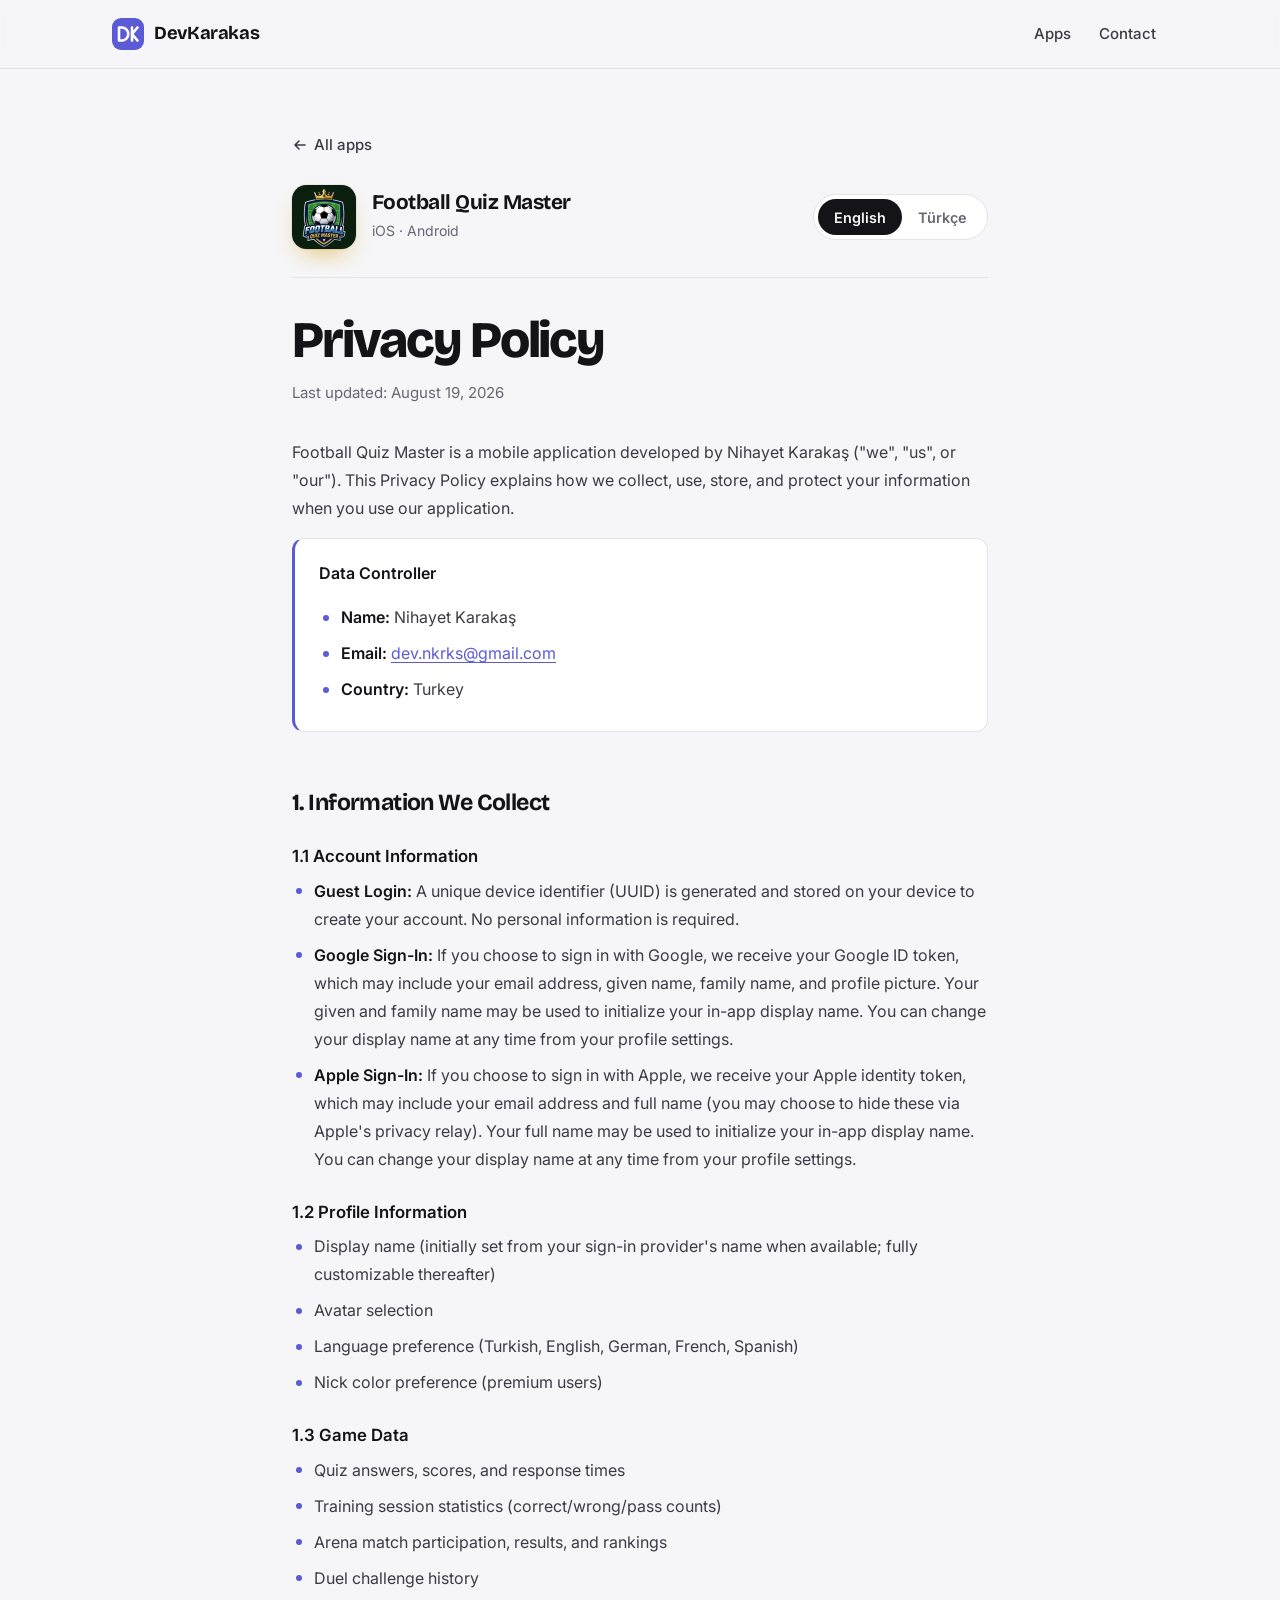
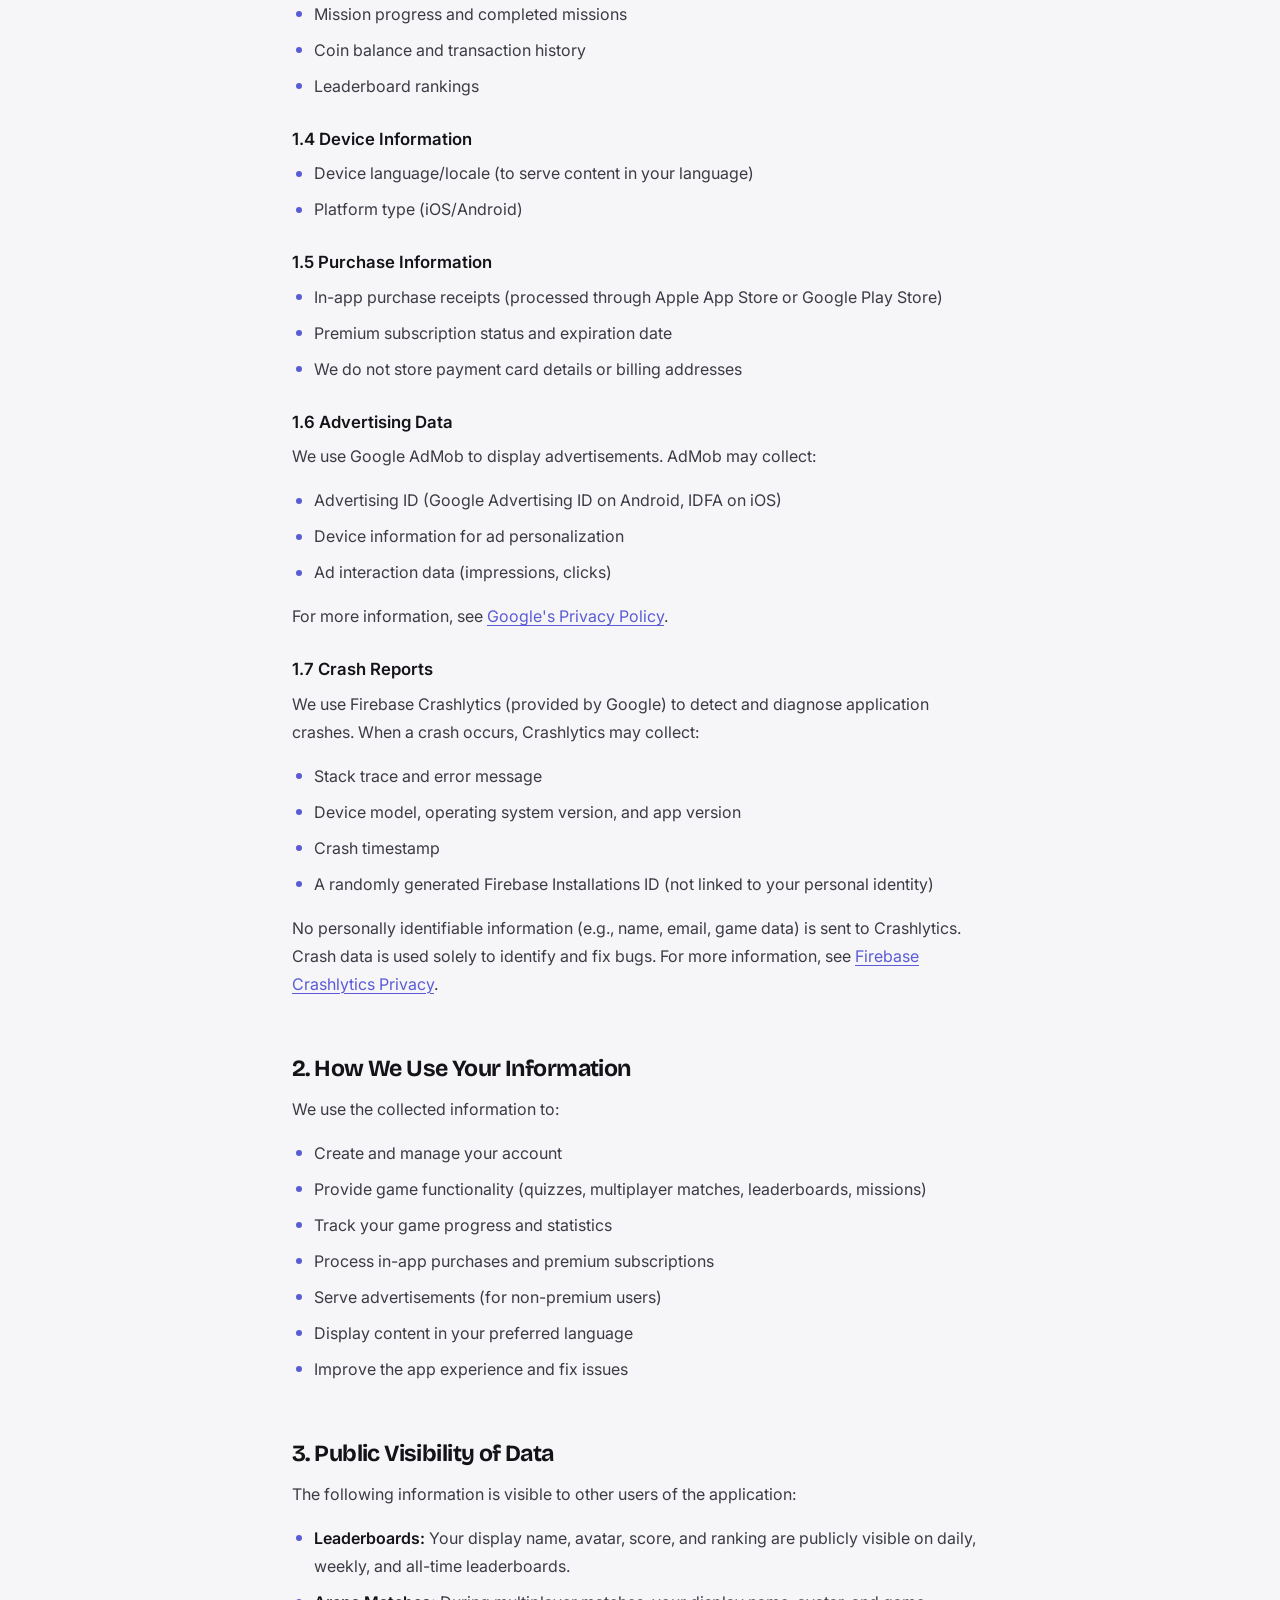
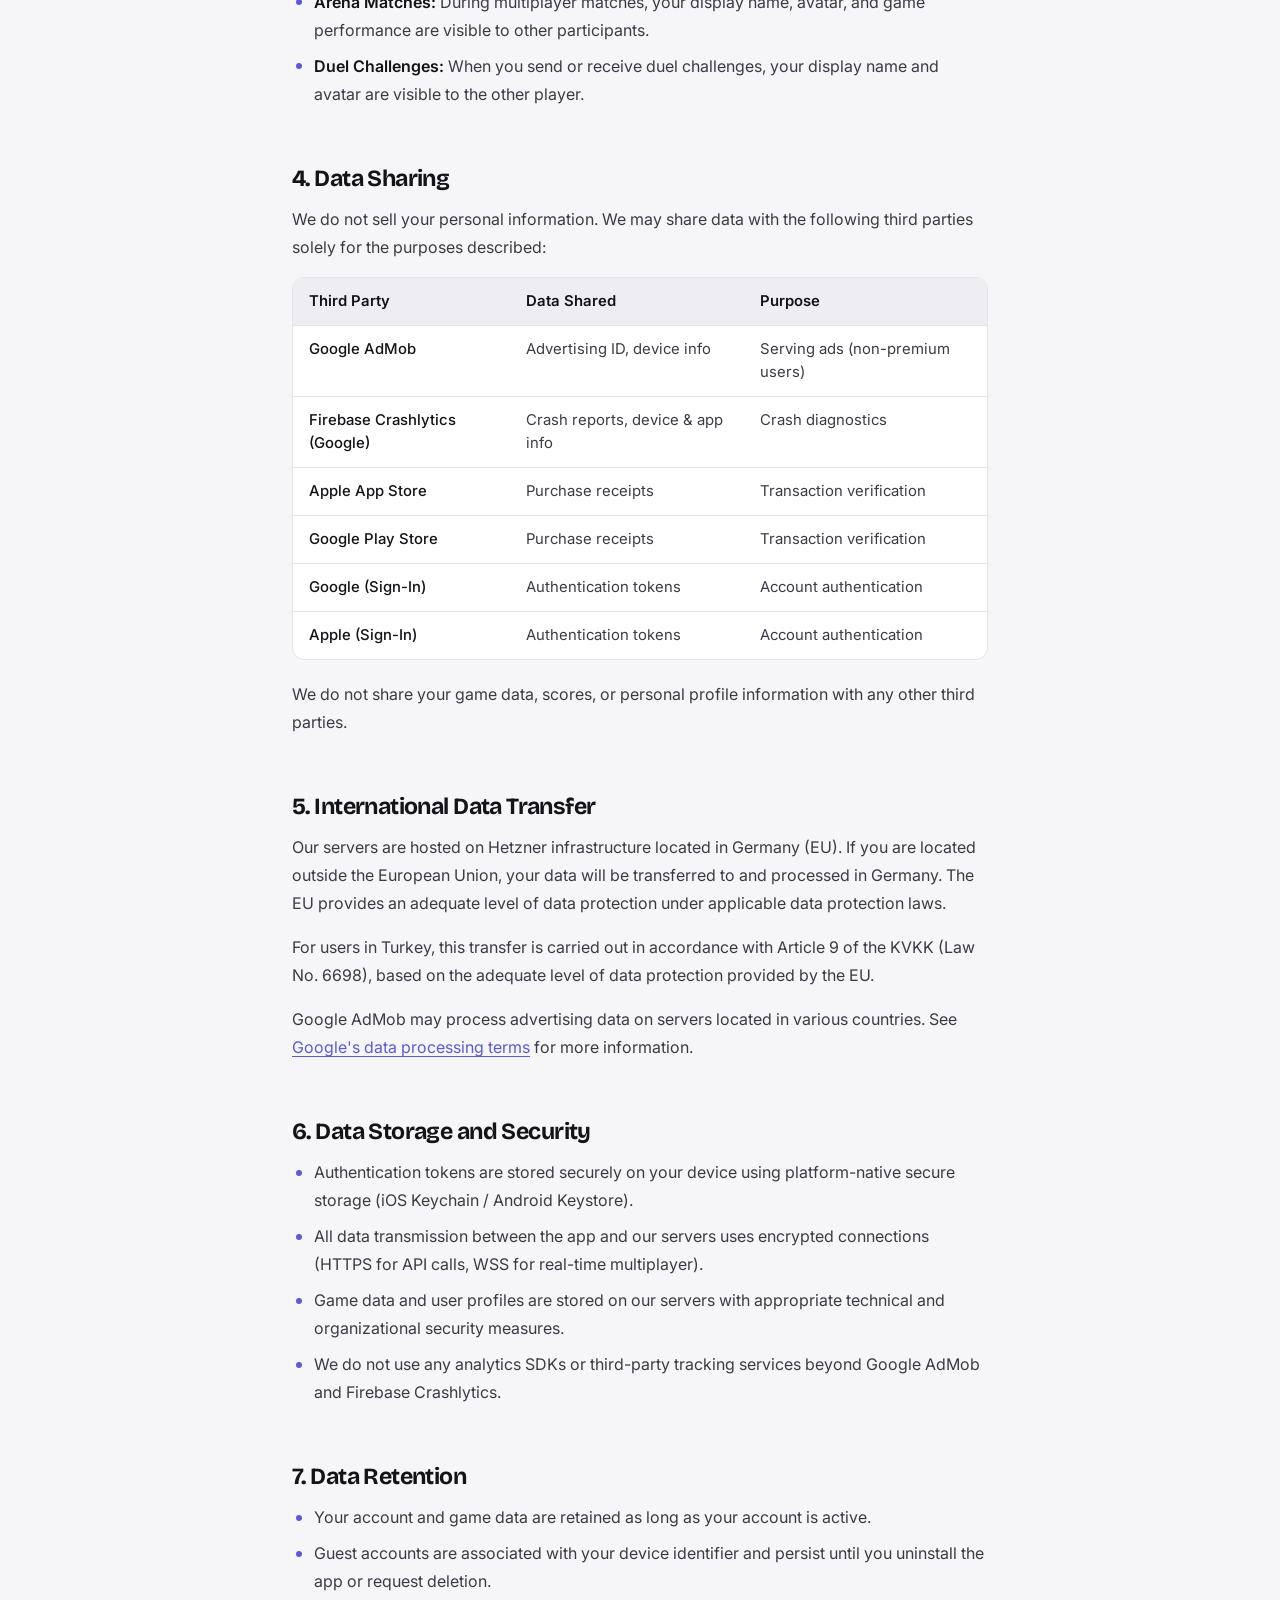
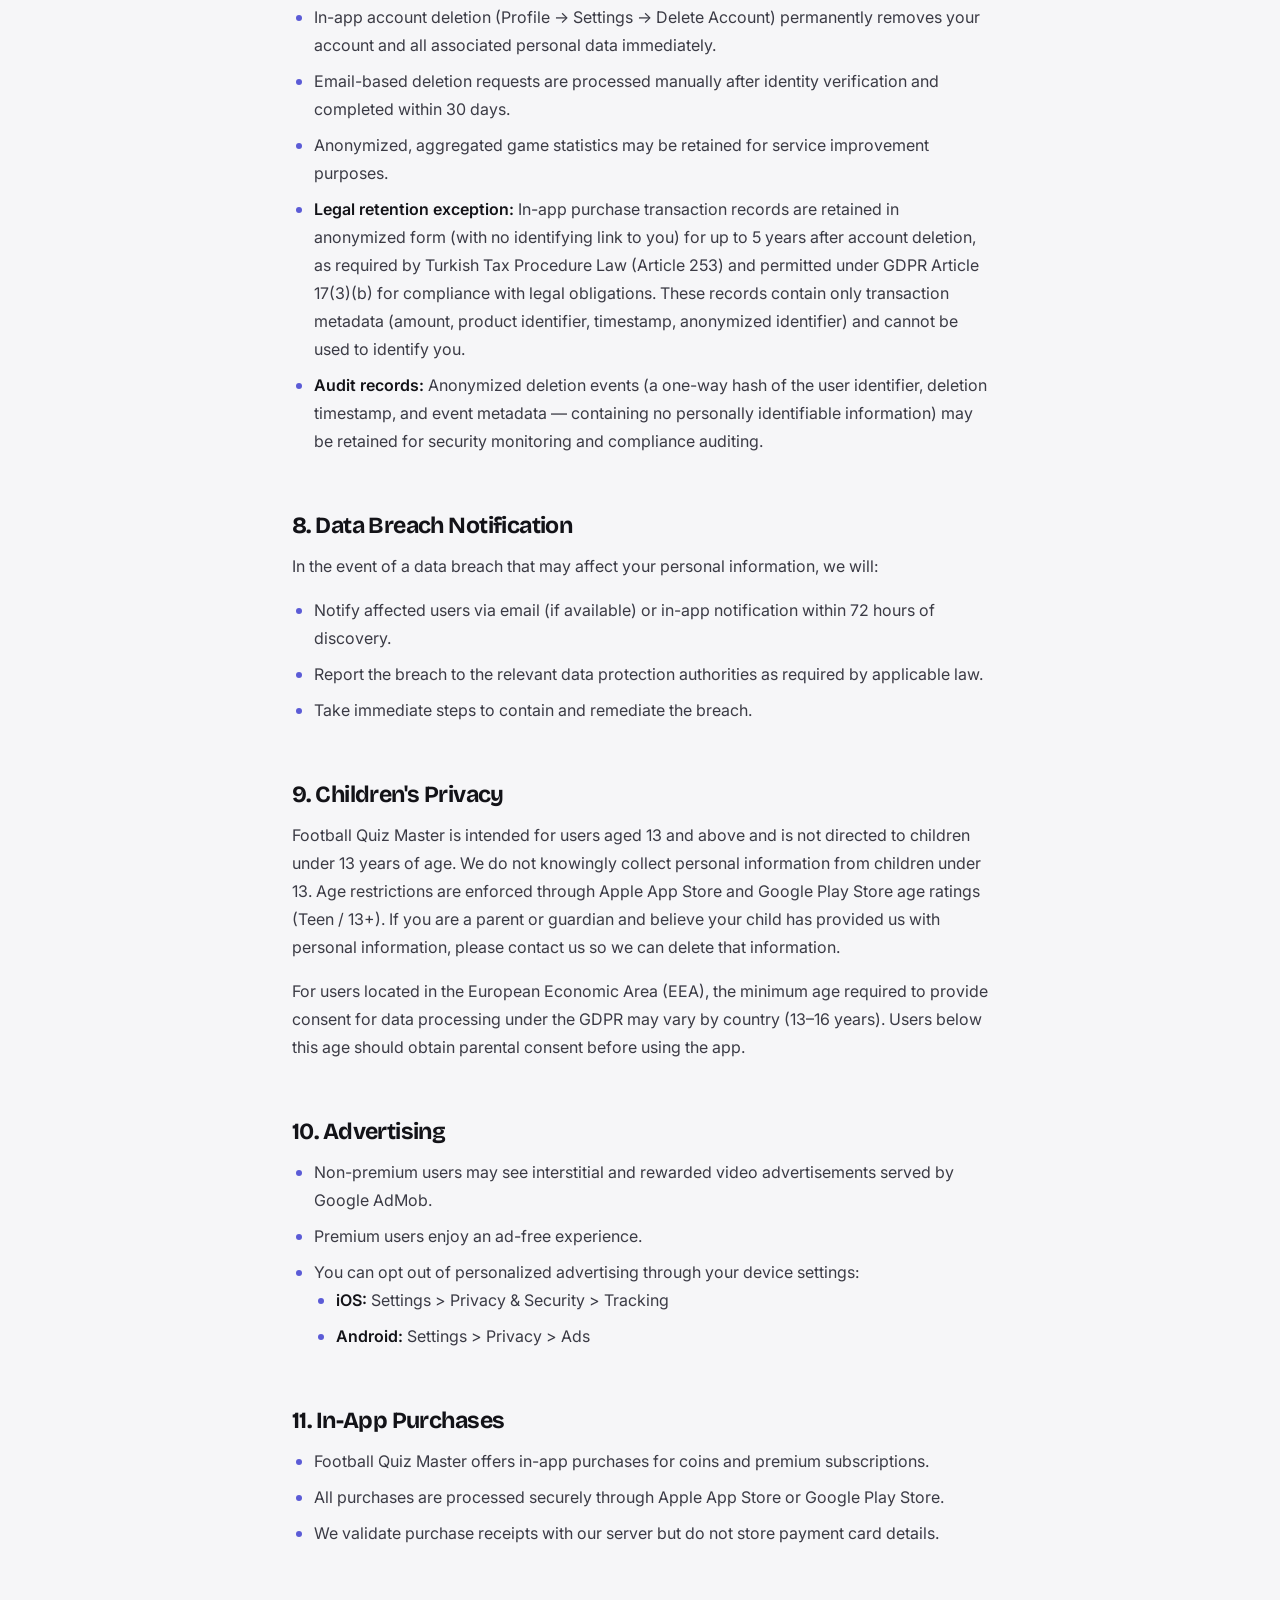
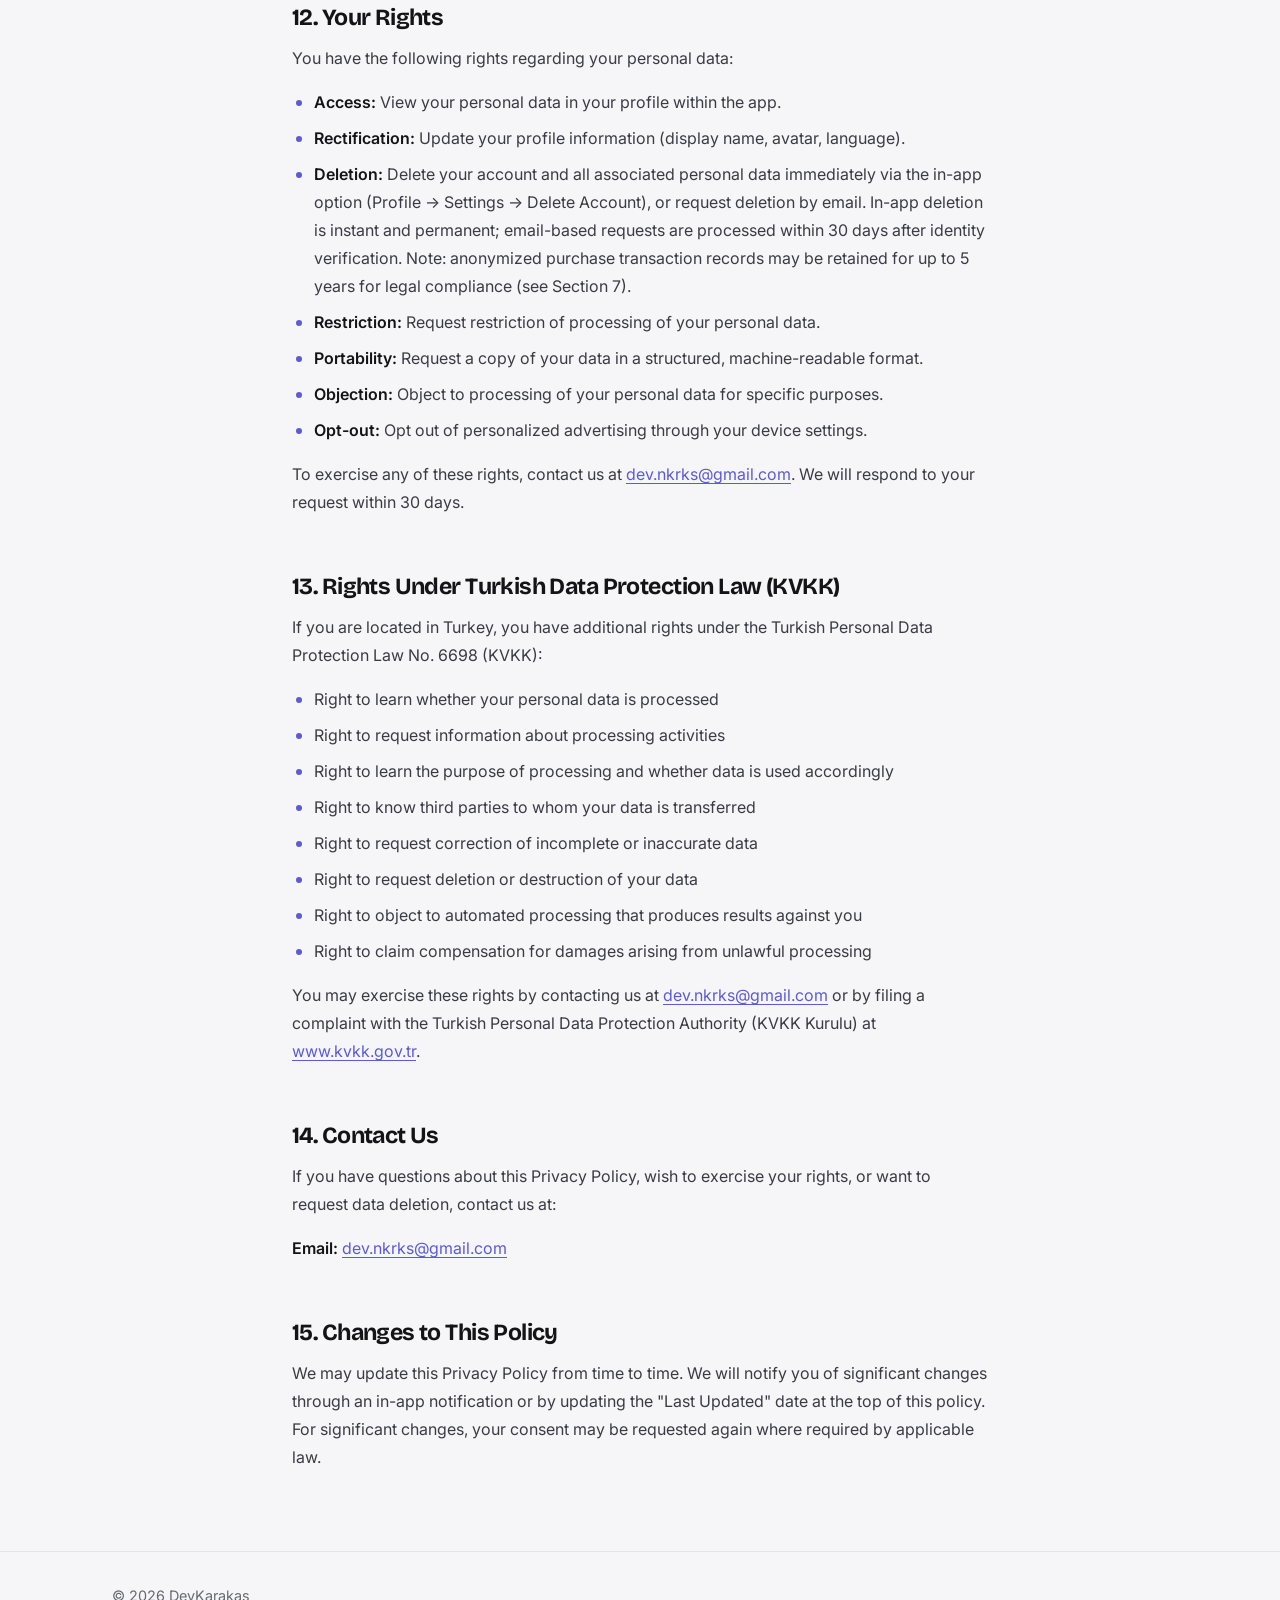
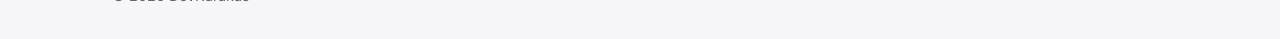
==== apps/football-quiz-master/privacy.html @ fe4c8b12 "feat: add developer site with app listings, privacy policies and account deletion page Co-Authored-B" ====
<!doctype html>
<html lang="en">
<head>
  <meta charset="utf-8">
  <meta name="viewport" content="width=device-width, initial-scale=1">
  <title>Privacy Policy — Football Quiz Master</title>
  <meta name="description" content="Privacy Policy for Football Quiz Master by DevKarakas: what data the app collects, how it is used, and your rights. Available in English and Turkish.">
  <meta name="theme-color" content="#f6f6f8" media="(prefers-color-scheme: light)">
  <meta name="theme-color" content="#0b0b0f" media="(prefers-color-scheme: dark)">
  <link rel="canonical" href="https://devkarakas.github.io/apps/football-quiz-master/privacy.html">
  <link rel="icon" href="../../assets/favicon.svg" type="image/svg+xml">
  <link rel="preconnect" href="https://fonts.googleapis.com">
  <link rel="preconnect" href="https://fonts.gstatic.com" crossorigin>
  <link rel="stylesheet" href="https://fonts.googleapis.com/css2?family=Bricolage+Grotesque:opsz,wght@12..96,600..800&family=Inter:wght@400;500;600&display=swap">
  <link rel="stylesheet" href="../../assets/styles.css">
  <script src="../../assets/policy.js" defer></script>
</head>
<body>
  <a class="skip-link" href="#policy">Skip to policy</a>

  <header class="site-header">
    <div class="container site-header__inner">
      <a class="brand" href="../../" aria-label="DevKarakas home">
        <img class="brand__mark" src="../../assets/favicon.svg" alt="" width="32" height="32">
        DevKarakas
      </a>
      <nav class="site-nav" aria-label="Main">
        <a href="../../#apps">Apps</a>
        <a href="../../#contact">Contact</a>
      </nav>
    </div>
  </header>

  <main class="policy" id="policy">
    <div class="container policy__inner">
      <a class="text-link back-link" href="../../#apps">
        <svg viewBox="0 0 16 16" fill="none" stroke="currentColor" stroke-width="1.6" stroke-linecap="round" stroke-linejoin="round" aria-hidden="true"><path d="M3 8h10M9 4l4 4-4 4"/></svg>
        All apps
      </a>

      <div class="policy-head" style="--tint: #d9a520">
        <div class="policy-head__app">
          <img class="app-icon" src="../../assets/icons/football-quiz-master.jpg" alt="" width="64" height="64">
          <div>
            <p class="policy-head__name">Football Quiz Master</p>
            <p class="policy-head__stores">iOS · Android</p>
          </div>
        </div>
        <div class="lang-switch" role="group" aria-label="Language">
          <button type="button" data-lang="en" aria-pressed="true" lang="en">English</button>
          <button type="button" data-lang="tr" aria-pressed="false" lang="tr">Türkçe</button>
        </div>
      </div>

      <!-- ============================== ENGLISH ============================== -->
      <article class="prose" data-lang="en" lang="en">
        <h1>Privacy Policy</h1>
        <p class="policy-date">Last updated: August 19, 2026</p>

        <p>Football Quiz Master is a mobile application developed by Nihayet Karakaş ("we", "us", or "our"). This Privacy Policy explains how we collect, use, store, and protect your information when you use our application.</p>

        <div class="callout">
          <p class="callout__title">Data Controller</p>
          <ul>
            <li><strong>Name:</strong> Nihayet Karakaş</li>
            <li><strong>Email:</strong> <a href="mailto:dev.nkrks@gmail.com">dev.nkrks@gmail.com</a></li>
            <li><strong>Country:</strong> Turkey</li>
          </ul>
        </div>

        <h2 id="en-collect">1. Information We Collect</h2>

        <h3>1.1 Account Information</h3>
        <ul>
          <li><strong>Guest Login:</strong> A unique device identifier (UUID) is generated and stored on your device to create your account. No personal information is required.</li>
          <li><strong>Google Sign-In:</strong> If you choose to sign in with Google, we receive your Google ID token, which may include your email address, given name, family name, and profile picture. Your given and family name may be used to initialize your in-app display name. You can change your display name at any time from your profile settings.</li>
          <li><strong>Apple Sign-In:</strong> If you choose to sign in with Apple, we receive your Apple identity token, which may include your email address and full name (you may choose to hide these via Apple's privacy relay). Your full name may be used to initialize your in-app display name. You can change your display name at any time from your profile settings.</li>
        </ul>

        <h3>1.2 Profile Information</h3>
        <ul>
          <li>Display name (initially set from your sign-in provider's name when available; fully customizable thereafter)</li>
          <li>Avatar selection</li>
          <li>Language preference (Turkish, English, German, French, Spanish)</li>
          <li>Nick color preference (premium users)</li>
        </ul>

        <h3>1.3 Game Data</h3>
        <ul>
          <li>Quiz answers, scores, and response times</li>
          <li>Training session statistics (correct/wrong/pass counts)</li>
          <li>Arena match participation, results, and rankings</li>
          <li>Duel challenge history</li>
          <li>Mission progress and completed missions</li>
          <li>Coin balance and transaction history</li>
          <li>Leaderboard rankings</li>
        </ul>

        <h3>1.4 Device Information</h3>
        <ul>
          <li>Device language/locale (to serve content in your language)</li>
          <li>Platform type (iOS/Android)</li>
        </ul>

        <h3>1.5 Purchase Information</h3>
        <ul>
          <li>In-app purchase receipts (processed through Apple App Store or Google Play Store)</li>
          <li>Premium subscription status and expiration date</li>
          <li>We do not store payment card details or billing addresses</li>
        </ul>

        <h3>1.6 Advertising Data</h3>
        <p>We use Google AdMob to display advertisements. AdMob may collect:</p>
        <ul>
          <li>Advertising ID (Google Advertising ID on Android, IDFA on iOS)</li>
          <li>Device information for ad personalization</li>
          <li>Ad interaction data (impressions, clicks)</li>
        </ul>
        <p>For more information, see <a href="https://policies.google.com/privacy" target="_blank" rel="noopener">Google's Privacy Policy</a>.</p>

        <h3>1.7 Crash Reports</h3>
        <p>We use Firebase Crashlytics (provided by Google) to detect and diagnose application crashes. When a crash occurs, Crashlytics may collect:</p>
        <ul>
          <li>Stack trace and error message</li>
          <li>Device model, operating system version, and app version</li>
          <li>Crash timestamp</li>
          <li>A randomly generated Firebase Installations ID (not linked to your personal identity)</li>
        </ul>
        <p>No personally identifiable information (e.g., name, email, game data) is sent to Crashlytics. Crash data is used solely to identify and fix bugs. For more information, see <a href="https://firebase.google.com/support/privacy" target="_blank" rel="noopener">Firebase Crashlytics Privacy</a>.</p>

        <h2 id="en-use">2. How We Use Your Information</h2>
        <p>We use the collected information to:</p>
        <ul>
          <li>Create and manage your account</li>
          <li>Provide game functionality (quizzes, multiplayer matches, leaderboards, missions)</li>
          <li>Track your game progress and statistics</li>
          <li>Process in-app purchases and premium subscriptions</li>
          <li>Serve advertisements (for non-premium users)</li>
          <li>Display content in your preferred language</li>
          <li>Improve the app experience and fix issues</li>
        </ul>

        <h2 id="en-visibility">3. Public Visibility of Data</h2>
        <p>The following information is visible to other users of the application:</p>
        <ul>
          <li><strong>Leaderboards:</strong> Your display name, avatar, score, and ranking are publicly visible on daily, weekly, and all-time leaderboards.</li>
          <li><strong>Arena Matches:</strong> During multiplayer matches, your display name, avatar, and game performance are visible to other participants.</li>
          <li><strong>Duel Challenges:</strong> When you send or receive duel challenges, your display name and avatar are visible to the other player.</li>
        </ul>

        <h2 id="en-sharing">4. Data Sharing</h2>
        <p>We do not sell your personal information. We may share data with the following third parties solely for the purposes described:</p>
        <div class="table-wrap">
          <table>
            <thead>
              <tr><th scope="col">Third Party</th><th scope="col">Data Shared</th><th scope="col">Purpose</th></tr>
            </thead>
            <tbody>
              <tr><td>Google AdMob</td><td>Advertising ID, device info</td><td>Serving ads (non-premium users)</td></tr>
              <tr><td>Firebase Crashlytics (Google)</td><td>Crash reports, device &amp; app info</td><td>Crash diagnostics</td></tr>
              <tr><td>Apple App Store</td><td>Purchase receipts</td><td>Transaction verification</td></tr>
              <tr><td>Google Play Store</td><td>Purchase receipts</td><td>Transaction verification</td></tr>
              <tr><td>Google (Sign-In)</td><td>Authentication tokens</td><td>Account authentication</td></tr>
              <tr><td>Apple (Sign-In)</td><td>Authentication tokens</td><td>Account authentication</td></tr>
            </tbody>
          </table>
        </div>
        <p>We do not share your game data, scores, or personal profile information with any other third parties.</p>

        <h2 id="en-transfer">5. International Data Transfer</h2>
        <p>Our servers are hosted on Hetzner infrastructure located in Germany (EU). If you are located outside the European Union, your data will be transferred to and processed in Germany. The EU provides an adequate level of data protection under applicable data protection laws.</p>
        <p>For users in Turkey, this transfer is carried out in accordance with Article 9 of the KVKK (Law No. 6698), based on the adequate level of data protection provided by the EU.</p>
        <p>Google AdMob may process advertising data on servers located in various countries. See <a href="https://privacy.google.com/businesses/processorterms/" target="_blank" rel="noopener">Google's data processing terms</a> for more information.</p>

        <h2 id="en-security">6. Data Storage and Security</h2>
        <ul>
          <li>Authentication tokens are stored securely on your device using platform-native secure storage (iOS Keychain / Android Keystore).</li>
          <li>All data transmission between the app and our servers uses encrypted connections (HTTPS for API calls, WSS for real-time multiplayer).</li>
          <li>Game data and user profiles are stored on our servers with appropriate technical and organizational security measures.</li>
          <li>We do not use any analytics SDKs or third-party tracking services beyond Google AdMob and Firebase Crashlytics.</li>
        </ul>

        <h2 id="en-retention">7. Data Retention</h2>
        <ul>
          <li>Your account and game data are retained as long as your account is active.</li>
          <li>Guest accounts are associated with your device identifier and persist until you uninstall the app or request deletion.</li>
          <li>In-app account deletion (Profile → Settings → Delete Account) permanently removes your account and all associated personal data immediately.</li>
          <li>Email-based deletion requests are processed manually after identity verification and completed within 30 days.</li>
          <li>Anonymized, aggregated game statistics may be retained for service improvement purposes.</li>
          <li><strong>Legal retention exception:</strong> In-app purchase transaction records are retained in anonymized form (with no identifying link to you) for up to 5 years after account deletion, as required by Turkish Tax Procedure Law (Article 253) and permitted under GDPR Article 17(3)(b) for compliance with legal obligations. These records contain only transaction metadata (amount, product identifier, timestamp, anonymized identifier) and cannot be used to identify you.</li>
          <li><strong>Audit records:</strong> Anonymized deletion events (a one-way hash of the user identifier, deletion timestamp, and event metadata — containing no personally identifiable information) may be retained for security monitoring and compliance auditing.</li>
        </ul>

        <h2 id="en-breach">8. Data Breach Notification</h2>
        <p>In the event of a data breach that may affect your personal information, we will:</p>
        <ul>
          <li>Notify affected users via email (if available) or in-app notification within 72 hours of discovery.</li>
          <li>Report the breach to the relevant data protection authorities as required by applicable law.</li>
          <li>Take immediate steps to contain and remediate the breach.</li>
        </ul>

        <h2 id="en-children">9. Children's Privacy</h2>
        <p>Football Quiz Master is intended for users aged 13 and above and is not directed to children under 13 years of age. We do not knowingly collect personal information from children under 13. Age restrictions are enforced through Apple App Store and Google Play Store age ratings (Teen / 13+). If you are a parent or guardian and believe your child has provided us with personal information, please contact us so we can delete that information.</p>
        <p>For users located in the European Economic Area (EEA), the minimum age required to provide consent for data processing under the GDPR may vary by country (13–16 years). Users below this age should obtain parental consent before using the app.</p>

        <h2 id="en-ads">10. Advertising</h2>
        <ul>
          <li>Non-premium users may see interstitial and rewarded video advertisements served by Google AdMob.</li>
          <li>Premium users enjoy an ad-free experience.</li>
          <li>You can opt out of personalized advertising through your device settings:
            <ul>
              <li><strong>iOS:</strong> Settings &gt; Privacy &amp; Security &gt; Tracking</li>
              <li><strong>Android:</strong> Settings &gt; Privacy &gt; Ads</li>
            </ul>
          </li>
        </ul>

        <h2 id="en-iap">11. In-App Purchases</h2>
        <ul>
          <li>Football Quiz Master offers in-app purchases for coins and premium subscriptions.</li>
          <li>All purchases are processed securely through Apple App Store or Google Play Store.</li>
          <li>We validate purchase receipts with our server but do not store payment card details.</li>
        </ul>

        <h2 id="en-rights">12. Your Rights</h2>
        <p>You have the following rights regarding your personal data:</p>
        <ul>
          <li><strong>Access:</strong> View your personal data in your profile within the app.</li>
          <li><strong>Rectification:</strong> Update your profile information (display name, avatar, language).</li>
          <li><strong>Deletion:</strong> Delete your account and all associated personal data immediately via the in-app option (Profile → Settings → Delete Account), or request deletion by email. In-app deletion is instant and permanent; email-based requests are processed within 30 days after identity verification. Note: anonymized purchase transaction records may be retained for up to 5 years for legal compliance (see Section 7).</li>
          <li><strong>Restriction:</strong> Request restriction of processing of your personal data.</li>
          <li><strong>Portability:</strong> Request a copy of your data in a structured, machine-readable format.</li>
          <li><strong>Objection:</strong> Object to processing of your personal data for specific purposes.</li>
          <li><strong>Opt-out:</strong> Opt out of personalized advertising through your device settings.</li>
        </ul>
        <p>To exercise any of these rights, contact us at <a href="mailto:dev.nkrks@gmail.com">dev.nkrks@gmail.com</a>. We will respond to your request within 30 days.</p>

        <h2 id="en-kvkk">13. Rights Under Turkish Data Protection Law (KVKK)</h2>
        <p>If you are located in Turkey, you have additional rights under the Turkish Personal Data Protection Law No. 6698 (KVKK):</p>
        <ul>
          <li>Right to learn whether your personal data is processed</li>
          <li>Right to request information about processing activities</li>
          <li>Right to learn the purpose of processing and whether data is used accordingly</li>
          <li>Right to know third parties to whom your data is transferred</li>
          <li>Right to request correction of incomplete or inaccurate data</li>
          <li>Right to request deletion or destruction of your data</li>
          <li>Right to object to automated processing that produces results against you</li>
          <li>Right to claim compensation for damages arising from unlawful processing</li>
        </ul>
        <p>You may exercise these rights by contacting us at <a href="mailto:dev.nkrks@gmail.com">dev.nkrks@gmail.com</a> or by filing a complaint with the Turkish Personal Data Protection Authority (KVKK Kurulu) at <a href="https://www.kvkk.gov.tr" target="_blank" rel="noopener">www.kvkk.gov.tr</a>.</p>

        <h2 id="en-contact">14. Contact Us</h2>
        <p>If you have questions about this Privacy Policy, wish to exercise your rights, or want to request data deletion, contact us at:</p>
        <p><strong>Email:</strong> <a href="mailto:dev.nkrks@gmail.com">dev.nkrks@gmail.com</a></p>

        <h2 id="en-changes">15. Changes to This Policy</h2>
        <p>We may update this Privacy Policy from time to time. We will notify you of significant changes through an in-app notification or by updating the "Last Updated" date at the top of this policy. For significant changes, your consent may be requested again where required by applicable law.</p>
      </article>

      <!-- ============================== TÜRKÇE ============================== -->
      <article class="prose" data-lang="tr" lang="tr" hidden>
        <h1>Gizlilik Politikası</h1>
        <p class="policy-date">Son Güncelleme: 19 Ağustos 2026</p>

        <p>Football Quiz Master, Nihayet Karakaş ("biz") tarafından geliştirilen bir mobil uygulamadır. Bu politika; bilgilerinizi nasıl topladığımızı, kullandığımızı, sakladığımızı ve koruduğumuzu açıklar.</p>

        <div class="callout">
          <p class="callout__title">Veri Sorumlusu</p>
          <ul>
            <li><strong>Ad Soyad:</strong> Nihayet Karakaş</li>
            <li><strong>E-posta:</strong> <a href="mailto:dev.nkrks@gmail.com">dev.nkrks@gmail.com</a></li>
            <li><strong>Ülke:</strong> Türkiye</li>
          </ul>
        </div>

        <h2 id="tr-collect">1. Topladığımız Bilgiler</h2>

        <h3>1.1 Hesap Bilgileri</h3>
        <ul>
          <li><strong>Misafir Giriş:</strong> Hesabınızı oluşturmak için cihazınızda benzersiz bir cihaz kimlik numarası (UUID) oluşturulur ve saklanır. Kişisel bilgi gerekmez.</li>
          <li><strong>Google ile Giriş:</strong> Google ile giriş yapmayı seçerseniz, e-posta adresinizi, ad ve soyadınızı ve profil resminizi içerebilen Google kimlik tokenınızı alırız. Ad ve soyadınız, uygulamadaki görüntülenen adınızı oluşturmak için kullanılabilir. Görüntülenen adınızı profil ayarlarınızdan istediğiniz zaman değiştirebilirsiniz.</li>
          <li><strong>Apple ile Giriş:</strong> Apple ile giriş yapmayı seçerseniz, e-posta adresinizi ve tam adınızı içerebilen Apple kimlik tokenınızı alırız (Apple'ın gizlilik aktarımı aracılığıyla bunları gizlemeyi seçebilirsiniz). Tam adınız, uygulamadaki görüntülenen adınızı oluşturmak için kullanılabilir. Görüntülenen adınızı profil ayarlarınızdan istediğiniz zaman değiştirebilirsiniz.</li>
        </ul>

        <h3>1.2 Profil Bilgileri</h3>
        <ul>
          <li>Görüntülenen ad (varsa giriş sağlayıcınızın adından ilk olarak ayarlanır; sonrasında tamamen özelleştirilebilir)</li>
          <li>Avatar seçimi</li>
          <li>Dil tercihi (Türkçe, İngilizce, Almanca, Fransızca, İspanyolca)</li>
          <li>Nick rengi tercihi (premium kullanıcılar)</li>
        </ul>

        <h3>1.3 Oyun Verileri</h3>
        <ul>
          <li>Quiz cevapları, puanlar ve yanıt süreleri</li>
          <li>Antrenman istatistikleri (doğru/yanlış/pas sayıları)</li>
          <li>Arena maç katılımı, sonuçları ve sıralamaları</li>
          <li>Düello geçmişi</li>
          <li>Görev ilerlemesi ve tamamlanan görevler</li>
          <li>Coin bakiyesi ve işlem geçmişi</li>
          <li>Sıralama tablosu verileri</li>
        </ul>

        <h3>1.4 Cihaz Bilgileri</h3>
        <ul>
          <li>Cihaz dili (içerik dilinizi belirlemek için)</li>
          <li>Platform türü (iOS/Android)</li>
        </ul>

        <h3>1.5 Satın Alma Bilgileri</h3>
        <ul>
          <li>Uygulama içi satın alma makbuzları (Apple App Store veya Google Play Store üzerinden işlenir)</li>
          <li>Premium abonelik durumu ve bitiş tarihi</li>
          <li>Ödeme kartı bilgilerini veya fatura adreslerini saklamıyoruz</li>
        </ul>

        <h3>1.6 Reklam Verileri</h3>
        <p>Reklam göstermek için Google AdMob kullanıyoruz. AdMob şu verileri toplayabilir:</p>
        <ul>
          <li>Reklam kimliği (Android'de Google Reklam Kimliği, iOS'ta IDFA)</li>
          <li>Reklam kişiselleştirmesi için cihaz bilgileri</li>
          <li>Reklam etkileşim verileri (gösterimler, tıklamalar)</li>
        </ul>
        <p>Daha fazla bilgi için <a href="https://policies.google.com/privacy" target="_blank" rel="noopener">Google Gizlilik Politikası</a>'na bakın.</p>

        <h3>1.7 Çökme Raporları</h3>
        <p>Uygulama çökmelerini tespit etmek ve teşhis etmek için Firebase Crashlytics (Google tarafından sağlanır) kullanıyoruz. Bir çökme meydana geldiğinde Crashlytics şu verileri toplayabilir:</p>
        <ul>
          <li>Yığın izi (stack trace) ve hata mesajı</li>
          <li>Cihaz modeli, işletim sistemi sürümü ve uygulama sürümü</li>
          <li>Çökme zaman damgası</li>
          <li>Rastgele oluşturulmuş bir Firebase Installations kimliği (kişisel kimliğinizle ilişkili değildir)</li>
        </ul>
        <p>Crashlytics'e kişisel olarak tanımlanabilir bilgi (örneğin ad, e-posta, oyun verisi) gönderilmez. Çökme verileri yalnızca hataları tespit etmek ve düzeltmek için kullanılır. Daha fazla bilgi için <a href="https://firebase.google.com/support/privacy" target="_blank" rel="noopener">Firebase Crashlytics Gizlilik Politikası</a>'na bakın.</p>

        <h2 id="tr-use">2. Bilgilerinizi Nasıl Kullanıyoruz</h2>
        <p>Toplanan bilgileri şu amaçlarla kullanıyoruz:</p>
        <ul>
          <li>Hesabınızı oluşturmak ve yönetmek</li>
          <li>Oyun işlevselliğini sağlamak (quizler, çok oyunculu maçlar, sıralamalar, görevler)</li>
          <li>Oyun ilerlemenizi ve istatistiklerinizi takip etmek</li>
          <li>Uygulama içi satın almaları ve premium abonelikleri işlemek</li>
          <li>Reklam göstermek (premium olmayan kullanıcılar için)</li>
          <li>İçeriği tercih ettiğiniz dilde göstermek</li>
          <li>Uygulama deneyimini iyileştirmek ve sorunları gidermek</li>
        </ul>

        <h2 id="tr-visibility">3. Verilerin Kamuya Açıklığı</h2>
        <p>Aşağıdaki bilgiler uygulamanın diğer kullanıcılarına görünürdür:</p>
        <ul>
          <li><strong>Sıralamalar:</strong> Görüntülenen adınız, avatarınız, puanınız ve sıralamanız günlük, haftalık ve tüm zamanlar sıralamalarında herkese açıktır.</li>
          <li><strong>Arena Maçları:</strong> Çok oyunculu maçlarda görüntülenen adınız, avatarınız ve oyun performansınız diğer katılımcılara görünürdür.</li>
          <li><strong>Düello Davetleri:</strong> Düello daveti gönderdiğinizde veya aldığınızda, görüntülenen adınız ve avatarınız diğer oyuncuya görünürdür.</li>
        </ul>

        <h2 id="tr-sharing">4. Veri Paylaşımı</h2>
        <p>Kişisel bilgilerinizi satmıyoruz. Verileri yalnızca aşağıda açıklanan amaçlarla şu üçüncü taraflarla paylaşabiliriz:</p>
        <div class="table-wrap">
          <table>
            <thead>
              <tr><th scope="col">Üçüncü Taraf</th><th scope="col">Paylaşılan Veri</th><th scope="col">Amaç</th></tr>
            </thead>
            <tbody>
              <tr><td>Google AdMob</td><td>Reklam kimliği, cihaz bilgisi</td><td>Reklam gösterimi (premium olmayan kullanıcılar)</td></tr>
              <tr><td>Firebase Crashlytics (Google)</td><td>Çökme raporu, cihaz ve uygulama bilgisi</td><td>Çökme teşhisi</td></tr>
              <tr><td>Apple App Store</td><td>Satın alma makbuzları</td><td>İşlem doğrulaması</td></tr>
              <tr><td>Google Play Store</td><td>Satın alma makbuzları</td><td>İşlem doğrulaması</td></tr>
              <tr><td>Google (Giriş)</td><td>Kimlik doğrulama tokenları</td><td>Hesap doğrulaması</td></tr>
              <tr><td>Apple (Giriş)</td><td>Kimlik doğrulama tokenları</td><td>Hesap doğrulaması</td></tr>
            </tbody>
          </table>
        </div>
        <p>Oyun verilerinizi, puanlarınızı veya kişisel profil bilgilerinizi başka hiçbir üçüncü tarafla paylaşmıyoruz.</p>

        <h2 id="tr-transfer">5. Uluslararası Veri Aktarımı</h2>
        <p>Sunucularımız Almanya'daki (AB) Hetzner altyapısında barındırılmaktadır. Avrupa Birliği dışında bulunuyorsanız, verileriniz Almanya'ya aktarılacak ve burada işlenecektir. AB, yürürlükteki veri koruma yasaları kapsamında yeterli düzeyde veri koruması sağlamaktadır.</p>
        <p>Türkiye'deki kullanıcılar için bu aktarım, AB'nin sağladığı yeterli veri koruma düzeyine dayanarak KVKK Madde 9 kapsamında gerçekleştirilmektedir.</p>
        <p>Google AdMob, reklam verilerini çeşitli ülkelerdeki sunucularda işleyebilir. Daha fazla bilgi için <a href="https://privacy.google.com/businesses/processorterms/" target="_blank" rel="noopener">Google'ın veri işleme şartları</a>'na bakın.</p>

        <h2 id="tr-security">6. Veri Depolama ve Güvenlik</h2>
        <ul>
          <li>Kimlik doğrulama tokenları, platform yerel güvenli depolama alanında (iOS Keychain / Android Keystore) güvenli bir şekilde saklanır.</li>
          <li>Uygulama ile sunucularımız arasındaki tüm veri iletimi şifrelenmiş bağlantıları kullanır (API çağrıları için HTTPS, gerçek zamanlı çok oyunculu için WSS).</li>
          <li>Oyun verileri ve kullanıcı profilleri uygun teknik ve organizasyonel güvenlik önlemleriyle sunucularımızda saklanır.</li>
          <li>Google AdMob ve Firebase Crashlytics dışında herhangi bir analitik SDK'sı veya üçüncü taraf izleme hizmeti kullanmıyoruz.</li>
        </ul>

        <h2 id="tr-retention">7. Veri Saklama</h2>
        <ul>
          <li>Hesabınız ve oyun verileriniz, hesabınız aktif olduğu sürece saklanır.</li>
          <li>Misafir hesapları cihaz kimliğinizle ilişkilendirilir ve uygulamayı kaldırana veya silme talebinde bulunana kadar devam eder.</li>
          <li>Uygulama içi hesap silme (Profil → Ayarlar → Hesabı Sil) işlemi, hesabınızı ve ilişkili tüm kişisel verileri anında ve kalıcı olarak siler.</li>
          <li>E-posta yoluyla gönderilen silme talepleri, kimlik doğrulamasının ardından manuel olarak işlenir ve 30 gün içinde tamamlanır.</li>
          <li>Anonimleştirilmiş, toplu oyun istatistikleri hizmet iyileştirme amacıyla saklanabilir.</li>
          <li><strong>Yasal saklama istisnası:</strong> Uygulama içi satın alma kayıtları, Türkiye Vergi Usul Kanunu Madde 253 ve GDPR Madde 17(3)(b) kapsamında yasal yükümlülüklere uyum amacıyla hesap silme sonrasında anonimleştirilmiş olarak (sizinle bir bağlantısı olmayacak şekilde) 5 yıla kadar saklanır. Bu kayıtlar yalnızca işlem meta verilerini (tutar, ürün kimliği, zaman damgası, anonim tanımlayıcı) içerir ve sizi tanımlamak için kullanılamaz.</li>
          <li><strong>Denetim kayıtları:</strong> Anonimleştirilmiş silme olayları (kullanıcı kimliğinin tek yönlü bir özeti, silme zaman damgası ve olay meta verileri — hiçbir kişisel bilgi içermez), güvenlik izleme ve uyum denetimi amacıyla saklanabilir.</li>
        </ul>

        <h2 id="tr-breach">8. Veri İhlali Bildirimi</h2>
        <p>Kişisel bilgilerinizi etkileyebilecek bir veri ihlali durumunda:</p>
        <ul>
          <li>Etkilenen kullanıcıları, ihlalin tespit edilmesinden itibaren 72 saat içinde e-posta (varsa) veya uygulama içi bildirim yoluyla bilgilendiririz.</li>
          <li>İhlali, yürürlükteki yasaların gerektirdiği şekilde ilgili veri koruma makamlarına bildiririz.</li>
          <li>İhlali kontrol altına almak ve gidermek için derhal adımlar atarız.</li>
        </ul>

        <h2 id="tr-children">9. Çocukların Gizliliği</h2>
        <p>Football Quiz Master, 13 yaş ve üzeri kullanıcılara yöneliktir ve 13 yaşından küçük çocuklara yönelik değildir. 13 yaşından küçük çocuklardan bilerek kişisel bilgi toplamıyoruz. Yaş kısıtlamaları Apple App Store ve Google Play Store yaş derecelendirmeleri (Teen / 13+) aracılığıyla uygulanmaktadır. Ebeveyn veya vasi iseniz ve çocuğunuzun bize kişisel bilgi verdiğine inanıyorsanız, bu bilgileri silebilmemiz için lütfen bizimle iletişime geçin.</p>
        <p>Avrupa Ekonomik Alanı'nda (AEA) bulunan kullanıcılar için, GDPR kapsamında veri işlenmesine onay verebilmek için gereken asgari yaş ülkeye göre değişebilir (13–16 yaş). Bu yaşın altındaki kullanıcıların uygulamayı kullanmadan önce ebeveyn onayı alması gerekir.</p>

        <h2 id="tr-ads">10. Reklamlar</h2>
        <ul>
          <li>Premium olmayan kullanıcılar, Google AdMob tarafından sunulan geçiş reklamları ve ödüllü video reklamları görebilir.</li>
          <li>Premium kullanıcılar reklamsız bir deneyimin tadını çıkarır.</li>
          <li>Cihaz ayarlarınızdan kişiselleştirilmiş reklamcılıktan vazgeçebilirsiniz:
            <ul>
              <li><strong>iOS:</strong> Ayarlar &gt; Gizlilik ve Güvenlik &gt; İzleme</li>
              <li><strong>Android:</strong> Ayarlar &gt; Gizlilik &gt; Reklamlar</li>
            </ul>
          </li>
        </ul>

        <h2 id="tr-iap">11. Uygulama İçi Satın Almalar</h2>
        <ul>
          <li>Football Quiz Master, coin ve premium abonelikler için uygulama içi satın almalar sunar.</li>
          <li>Tüm satın almalar Apple App Store veya Google Play Store üzerinden güvenli bir şekilde işlenir.</li>
          <li>Satın alma makbuzlarını sunucumuzla doğrularız ancak ödeme kartı bilgilerini saklamayız.</li>
        </ul>

        <h2 id="tr-rights">12. Haklarınız</h2>
        <p>Kişisel verilerinizle ilgili aşağıdaki haklara sahipsiniz:</p>
        <ul>
          <li><strong>Erişim:</strong> Uygulama içindeki profilinizde kişisel verilerinizi görüntüleyin.</li>
          <li><strong>Düzeltme:</strong> Profil bilgilerinizi güncelleyin (görüntülenen ad, avatar, dil).</li>
          <li><strong>Silme:</strong> Uygulama içindeki seçeneği (Profil → Ayarlar → Hesabı Sil) kullanarak hesabınızı ve tüm ilişkili kişisel verileri anında silebilir veya e-posta yoluyla silme talep edebilirsiniz. Uygulama içi silme anlık ve kalıcıdır; e-posta talepleri kimlik doğrulamasının ardından 30 gün içinde işlenir. Not: Anonimleştirilmiş satın alma işlem kayıtları yasal uyum amacıyla 5 yıla kadar saklanabilir (bkz. Bölüm 7).</li>
          <li><strong>Kısıtlama:</strong> Kişisel verilerinizin işlenmesinin kısıtlanmasını talep edin.</li>
          <li><strong>Taşınabilirlik:</strong> Verilerinizin yapılandırılmış, makine tarafından okunabilir bir formatta bir kopyasını talep edin.</li>
          <li><strong>İtiraz:</strong> Kişisel verilerinizin belirli amaçlarla işlenmesine itiraz edin.</li>
          <li><strong>Vazgeçme:</strong> Cihaz ayarlarınız aracılığıyla kişiselleştirilmiş reklamcılıktan vazgeçin.</li>
        </ul>
        <p>Bu haklardan herhangi birini kullanmak için <a href="mailto:dev.nkrks@gmail.com">dev.nkrks@gmail.com</a> adresinden bizimle iletişime geçin. Talebinize 30 gün içinde yanıt vereceğiz.</p>

        <h2 id="tr-kvkk">13. KVKK Kapsamındaki Haklar</h2>
        <p>Türkiye'de bulunuyorsanız, 6698 sayılı Kişisel Verilerin Korunması Kanunu (KVKK) kapsamında ek haklarınız vardır:</p>
        <ul>
          <li>Kişisel verilerinizin işlenip işlenmediğini öğrenme hakkı</li>
          <li>İşleme faaliyetleri hakkında bilgi talep etme hakkı</li>
          <li>İşleme amacını ve verilerin amacına uygun kullanılıp kullanılmadığını öğrenme hakkı</li>
          <li>Verilerinizin aktarıldığı üçüncü tarafları bilme hakkı</li>
          <li>Eksik veya yanlış verilerin düzeltilmesini talep etme hakkı</li>
          <li>Verilerinizin silinmesini veya yok edilmesini talep etme hakkı</li>
          <li>Otomatik işleme yoluyla aleyhinize sonuç doğuran işlemlere itiraz etme hakkı</li>
          <li>Hukuka aykırı işleme nedeniyle ortaya çıkan zararın giderilmesini talep etme hakkı</li>
        </ul>
        <p>Bu hakları <a href="mailto:dev.nkrks@gmail.com">dev.nkrks@gmail.com</a> adresinden bizimle iletişime geçerek veya Kişisel Verileri Koruma Kurumu (KVKK) <a href="https://www.kvkk.gov.tr" target="_blank" rel="noopener">www.kvkk.gov.tr</a> adresine başvurarak kullanabilirsiniz.</p>

        <h2 id="tr-contact">14. İletişim</h2>
        <p>Bu Gizlilik Politikası hakkında sorularınız varsa, haklarınızı kullanmak istiyorsanız veya veri silme talebinde bulunmak istiyorsanız, bizimle iletişime geçin:</p>
        <p><strong>E-posta:</strong> <a href="mailto:dev.nkrks@gmail.com">dev.nkrks@gmail.com</a></p>

        <h2 id="tr-changes">15. Bu Politikadaki Değişiklikler</h2>
        <p>Bu Gizlilik Politikası'nı zaman zaman güncelleyebiliriz. Önemli değişiklikleri uygulama içi bildirim yoluyla veya bu politikanın başındaki "Son Güncelleme" tarihini güncelleyerek bildiririz. Önemli değişiklikler için, yürürlükteki mevzuatın gerektirdiği durumlarda onayınız yeniden talep edilebilir.</p>
      </article>
    </div>
  </main>

  <footer class="site-footer">
    <div class="container site-footer__inner">
      <p>© 2026 DevKarakas</p>
    </div>
  </footer>
</body>
</html>
---- assets/styles.css ----
/* ==========================================================================
   DevKarakas — shared styles
   ========================================================================== */

:root {
  --bg: #f6f6f8;
  --surface: #ffffff;
  --surface-2: #eeeef2;
  --text: #131318;
  --text-soft: #3b3b45;
  --muted: #676774;
  --line: #e3e3e9;
  --line-strong: #cdcdd6;
  --accent: #5b5bd6;
  --accent-strong: #4646c0;
  --accent-ink: #ffffff;
  --accent-soft: rgba(91, 91, 214, 0.10);
  --warning: #d97706;
  --store-bg: #131318;
  --store-ink: #ffffff;
  --shadow: 0 1px 2px rgba(19, 19, 24, 0.04), 0 8px 24px -12px rgba(19, 19, 24, 0.18);
  --shadow-lg: 0 2px 4px rgba(19, 19, 24, 0.04), 0 24px 48px -20px rgba(19, 19, 24, 0.28);

  --font-display: "Bricolage Grotesque", ui-sans-serif, system-ui, sans-serif;
  --font-body: "Inter", ui-sans-serif, system-ui, -apple-system, "Segoe UI", sans-serif;

  --radius: 20px;
  --radius-sm: 12px;
  --container: 1120px;
  --gutter: clamp(16px, 4vw, 32px);

  color-scheme: light;
}

@media (prefers-color-scheme: dark) {
  :root {
    --bg: #0b0b0f;
    --surface: #141419;
    --surface-2: #1b1b22;
    --text: #eeeef3;
    --text-soft: #c9c9d3;
    --muted: #8f8f9c;
    --line: #23232c;
    --line-strong: #31313c;
    --accent: #9d9df5;
    --accent-strong: #b9b9f8;
    --accent-ink: #12123a;
    --accent-soft: rgba(157, 157, 245, 0.12);
    --warning: #f5b14c;
    --store-bg: #eeeef3;
    --store-ink: #0b0b0f;
    --shadow: 0 1px 2px rgba(0, 0, 0, 0.4), 0 8px 24px -12px rgba(0, 0, 0, 0.6);
    --shadow-lg: 0 2px 4px rgba(0, 0, 0, 0.4), 0 24px 48px -20px rgba(0, 0, 0, 0.8);

    color-scheme: dark;
  }
}

/* ---------- Base ---------- */

*,
*::before,
*::after {
  box-sizing: border-box;
}

html {
  -webkit-text-size-adjust: 100%;
  scroll-behavior: smooth;
}

body {
  margin: 0;
  min-height: 100vh;
  display: flex;
  flex-direction: column;
  background: var(--bg);
  color: var(--text);
  font-family: var(--font-body);
  font-size: 16px;
  line-height: 1.6;
  -webkit-font-smoothing: antialiased;
  text-rendering: optimizeLegibility;
}

main {
  flex: 1;
}

img,
svg {
  display: block;
  max-width: 100%;
}

a {
  color: inherit;
}

:focus-visible {
  outline: 2px solid var(--accent);
  outline-offset: 3px;
  border-radius: 6px;
}

[hidden] {
  display: none !important;
}

.container {
  width: 100%;
  max-width: var(--container);
  margin-inline: auto;
  padding-inline: var(--gutter);
}

.skip-link {
  position: absolute;
  left: 16px;
  top: -48px;
  z-index: 10;
  padding: 8px 14px;
  border-radius: 8px;
  background: var(--accent);
  color: var(--accent-ink);
  font-weight: 600;
  text-decoration: none;
}

.skip-link:focus {
  top: 12px;
}

/* ---------- Header ---------- */

.site-header {
  position: sticky;
  top: 0;
  z-index: 5;
  background: color-mix(in srgb, var(--bg) 82%, transparent);
  backdrop-filter: saturate(160%) blur(14px);
  -webkit-backdrop-filter: saturate(160%) blur(14px);
  border-bottom: 1px solid var(--line);
}

.site-header__inner {
  display: flex;
  align-items: center;
  justify-content: space-between;
  gap: 16px;
  height: 68px;
}

.brand {
  display: inline-flex;
  align-items: center;
  gap: 10px;
  font-family: var(--font-display);
  font-weight: 700;
  font-size: 1.15rem;
  letter-spacing: -0.02em;
  text-decoration: none;
}

.brand__mark {
  width: 32px;
  height: 32px;
  flex-shrink: 0;
}

.site-nav {
  display: flex;
  align-items: center;
  gap: 4px;
}

.site-nav a {
  padding: 8px 12px;
  border-radius: 999px;
  color: var(--text-soft);
  font-size: 0.94rem;
  font-weight: 500;
  text-decoration: none;
  transition: background-color 0.15s ease, color 0.15s ease;
}

.site-nav a:hover {
  background: var(--surface-2);
  color: var(--text);
}

/* ---------- Buttons ---------- */

.button {
  display: inline-flex;
  align-items: center;
  justify-content: center;
  gap: 8px;
  min-height: 48px;
  padding: 0 22px;
  border: 1px solid transparent;
  border-radius: 999px;
  font-size: 0.97rem;
  font-weight: 600;
  text-decoration: none;
  transition: transform 0.15s ease, background-color 0.15s ease, border-color 0.15s ease;
}

.button:hover {
  transform: translateY(-1px);
}

.button--primary {
  background: var(--accent);
  color: var(--accent-ink);
}

.button--primary:hover {
  background: var(--accent-strong);
}

/* ---------- Sections ---------- */

.section {
  padding-block: clamp(48px, 8vw, 88px);
  scroll-margin-top: 40px;
}

.section + .section {
  padding-top: 0;
}

.section__head {
  display: flex;
  align-items: end;
  justify-content: space-between;
  gap: 16px;
  margin-bottom: 32px;
}

.section__title {
  margin: 0;
  font-family: var(--font-display);
  font-size: clamp(1.8rem, 4vw, 2.5rem);
  font-weight: 700;
  line-height: 1.1;
  letter-spacing: -0.035em;
}

.section__meta {
  margin: 0;
  color: var(--muted);
  font-size: 0.94rem;
}

/* ---------- App cards ---------- */

.app-grid {
  display: grid;
  grid-template-columns: repeat(auto-fit, minmax(min(100%, 420px), 1fr));
  gap: 20px;
}

.app-card {
  position: relative;
  isolation: isolate;
  display: flex;
  flex-direction: column;
  gap: 24px;
  padding: clamp(22px, 4vw, 32px);
  overflow: hidden;
  border: 1px solid var(--line);
  border-radius: var(--radius);
  background: var(--surface);
  box-shadow: var(--shadow);
  transition: transform 0.25s ease, box-shadow 0.25s ease, border-color 0.25s ease;
}

.app-card::before {
  content: "";
  position: absolute;
  inset: 0;
  z-index: -1;
  background: radial-gradient(120% 70% at 0% 0%, color-mix(in srgb, var(--tint) 18%, transparent), transparent 60%);
  pointer-events: none;
}

.app-card:hover {
  transform: translateY(-3px);
  border-color: color-mix(in srgb, var(--tint) 40%, var(--line));
  box-shadow: var(--shadow-lg);
}

.app-card__head {
  display: flex;
  align-items: center;
  gap: 20px;
}

.app-icon {
  width: 96px;
  height: 96px;
  flex-shrink: 0;
  border-radius: 22.5%;
  box-shadow: 0 0 0 1px rgba(0, 0, 0, 0.06), 0 12px 24px -10px color-mix(in srgb, var(--tint) 70%, transparent);
}

.app-card__name {
  margin: 0;
  font-family: var(--font-display);
  font-size: clamp(1.4rem, 3vw, 1.7rem);
  font-weight: 700;
  line-height: 1.15;
  letter-spacing: -0.03em;
}

.app-card__genre {
  margin: 6px 0 0;
  color: var(--muted);
  font-size: 0.9rem;
  font-weight: 500;
}

.app-card__tagline {
  margin: 0;
  color: var(--text-soft);
  font-size: 1.02rem;
}

.store-links {
  display: flex;
  flex-wrap: wrap;
  gap: 10px;
  margin-top: auto;
}

.store-btn {
  display: inline-flex;
  align-items: center;
  gap: 10px;
  min-height: 52px;
  padding: 0 18px 0 14px;
  border: 1px solid var(--store-bg);
  border-radius: 14px;
  background: var(--store-bg);
  color: var(--store-ink);
  text-decoration: none;
  transition: transform 0.15s ease, opacity 0.15s ease;
}

.store-btn:hover {
  transform: translateY(-1px);
  opacity: 0.9;
}

.store-btn svg {
  width: 24px;
  height: 24px;
  flex-shrink: 0;
}

.store-btn__text {
  display: flex;
  flex-direction: column;
  line-height: 1.15;
}

.store-btn__small {
  font-size: 0.7rem;
  font-weight: 500;
  opacity: 0.8;
}

.store-btn__big {
  font-size: 1.05rem;
  font-weight: 600;
  letter-spacing: -0.01em;
}

.store-btn.is-soon {
  border: 1px dashed var(--line-strong);
  background: transparent;
  color: var(--muted);
  cursor: default;
}

.store-btn.is-soon:hover {
  transform: none;
  opacity: 1;
}

.store-btn.is-soon svg {
  filter: grayscale(1);
  opacity: 0.55;
}

.app-card__foot {
  display: flex;
  align-items: center;
  justify-content: space-between;
  gap: 12px;
  padding-top: 20px;
  border-top: 1px solid var(--line);
}

.app-card__links {
  display: flex;
  flex-wrap: wrap;
  gap: 6px 20px;
}

.text-link {
  display: inline-flex;
  align-items: center;
  gap: 6px;
  color: var(--text-soft);
  font-size: 0.94rem;
  font-weight: 500;
  text-decoration: none;
}

.text-link:hover {
  color: var(--accent);
}

.text-link svg {
  width: 16px;
  height: 16px;
  transition: transform 0.15s ease;
}

.text-link:hover svg {
  transform: translateX(2px);
}

.lang-tag {
  color: var(--muted);
  font-size: 0.8rem;
  font-weight: 500;
  letter-spacing: 0.04em;
}

/* ---------- Contact band ---------- */

.contact-band {
  display: flex;
  flex-wrap: wrap;
  align-items: center;
  justify-content: space-between;
  gap: 24px;
  padding: clamp(28px, 5vw, 48px);
  border: 1px solid var(--line);
  border-radius: var(--radius);
  background:
    radial-gradient(80% 120% at 100% 100%, var(--accent-soft), transparent 60%),
    var(--surface);
}

.contact-band__text {
  max-width: 520px;
}

.contact-band p {
  margin: 10px 0 0;
  color: var(--muted);
}

/* ---------- Footer ---------- */

.site-footer {
  margin-top: clamp(32px, 6vw, 64px);
  padding-block: 32px;
  border-top: 1px solid var(--line);
  color: var(--muted);
  font-size: 0.9rem;
}

.site-footer__inner {
  display: flex;
  flex-wrap: wrap;
  align-items: center;
  justify-content: space-between;
  gap: 16px;
}

.site-footer p {
  margin: 0;
}

/* ==========================================================================
   Privacy policy pages
   ========================================================================== */

.policy {
  padding-block: clamp(32px, 6vw, 64px) 0;
}

.policy__inner {
  max-width: 760px;
}

.back-link {
  margin-bottom: 28px;
}

.back-link svg {
  transform: rotate(180deg);
}

.back-link:hover svg {
  transform: rotate(180deg) translateX(2px);
}

.policy-head {
  display: flex;
  flex-wrap: wrap;
  align-items: center;
  justify-content: space-between;
  gap: 20px;
  padding-bottom: 28px;
  border-bottom: 1px solid var(--line);
}

.policy-head__app {
  display: flex;
  align-items: center;
  gap: 16px;
}

.policy-head .app-icon {
  width: 64px;
  height: 64px;
}

.policy-head__name {
  margin: 0;
  font-family: var(--font-display);
  font-size: 1.3rem;
  font-weight: 700;
  letter-spacing: -0.025em;
  line-height: 1.2;
}

.policy-head__stores {
  margin: 4px 0 0;
  color: var(--muted);
  font-size: 0.88rem;
}

.lang-switch {
  display: inline-flex;
  padding: 4px;
  border: 1px solid var(--line);
  border-radius: 999px;
  background: var(--surface);
}

.lang-switch button {
  min-height: 36px;
  padding: 0 16px;
  border: 0;
  border-radius: 999px;
  background: transparent;
  color: var(--muted);
  font: inherit;
  font-size: 0.9rem;
  font-weight: 600;
  cursor: pointer;
  transition: background-color 0.15s ease, color 0.15s ease;
}

.lang-switch button:hover {
  color: var(--text);
}

.lang-switch button[aria-pressed="true"] {
  background: var(--text);
  color: var(--bg);
}

/* ---------- Prose ---------- */

.prose {
  padding-top: 36px;
  color: var(--text-soft);
  font-size: 1rem;
  line-height: 1.75;
}

.prose h1 {
  margin: 0;
  color: var(--text);
  font-family: var(--font-display);
  font-size: clamp(2.2rem, 6vw, 3.2rem);
  font-weight: 800;
  line-height: 1.05;
  letter-spacing: -0.04em;
}

.prose .policy-date {
  margin: 12px 0 32px;
  color: var(--muted);
  font-size: 0.94rem;
}

.prose h2 {
  margin: 48px 0 12px;
  padding-top: 8px;
  color: var(--text);
  font-family: var(--font-display);
  font-size: 1.45rem;
  font-weight: 700;
  line-height: 1.25;
  letter-spacing: -0.025em;
  scroll-margin-top: 88px;
}

.prose h3 {
  margin: 28px 0 8px;
  color: var(--text);
  font-size: 1.05rem;
  font-weight: 600;
  line-height: 1.4;
}

.prose p {
  margin: 0 0 16px;
}

.prose ul {
  margin: 0 0 16px;
  padding-left: 0;
  list-style: none;
}

.prose li {
  position: relative;
  margin-bottom: 8px;
  padding-left: 22px;
}

.prose li::before {
  content: "";
  position: absolute;
  left: 4px;
  top: 0.72em;
  width: 6px;
  height: 6px;
  border-radius: 50%;
  background: var(--accent);
}

.prose ol {
  margin: 0 0 20px;
  padding-left: 0;
  list-style: none;
  counter-reset: step;
}

.prose ol > li {
  position: relative;
  margin-bottom: 10px;
  padding-left: 40px;
  counter-increment: step;
}

.prose ol > li::before {
  content: counter(step);
  position: absolute;
  left: 0;
  top: 0.1em;
  display: grid;
  place-items: center;
  width: 26px;
  height: 26px;
  border-radius: 50%;
  background: var(--accent-soft);
  color: var(--accent);
  font-size: 0.8rem;
  font-weight: 600;
}

.prose strong {
  color: var(--text);
  font-weight: 600;
}

.prose a {
  color: var(--accent);
  text-decoration: underline;
  text-decoration-thickness: 1px;
  text-underline-offset: 3px;
}

.prose a:hover {
  text-decoration-thickness: 2px;
}

.callout {
  margin: 0 0 24px;
  padding: 20px 24px;
  border: 1px solid var(--line);
  border-left: 3px solid var(--accent);
  border-radius: var(--radius-sm);
  background: var(--surface);
}

.callout--warning {
  border-left-color: var(--warning);
}

.callout > :last-child {
  margin-bottom: 0;
}

.callout__title {
  margin: 0 0 8px;
  color: var(--text);
  font-weight: 600;
}

.table-wrap {
  margin: 0 0 20px;
  overflow-x: auto;
  border: 1px solid var(--line);
  border-radius: var(--radius-sm);
  background: var(--surface);
}

.prose table {
  width: 100%;
  min-width: 520px;
  border-collapse: collapse;
  font-size: 0.93rem;
  line-height: 1.55;
}

.prose th,
.prose td {
  padding: 12px 16px;
  border-bottom: 1px solid var(--line);
  text-align: left;
  vertical-align: top;
}

.prose th {
  background: var(--surface-2);
  color: var(--text);
  font-weight: 600;
}

.prose tr:last-child td {
  border-bottom: 0;
}

.prose td:first-child {
  color: var(--text);
  font-weight: 500;
}

/* ---------- Motion ---------- */

@media (prefers-reduced-motion: reduce) {
  html {
    scroll-behavior: auto;
  }

  *,
  *::before,
  *::after {
    transition: none !important;
  }
}

/* ---------- Small screens ---------- */

@media (max-width: 480px) {
  .site-nav a {
    padding: 8px 10px;
  }

  .app-card__head {
    gap: 16px;
  }

  .app-icon {
    width: 76px;
    height: 76px;
  }

  .store-btn {
    flex: 1 1 100%;
    justify-content: center;
  }

  .section__head {
    flex-direction: column;
    align-items: start;
  }
}
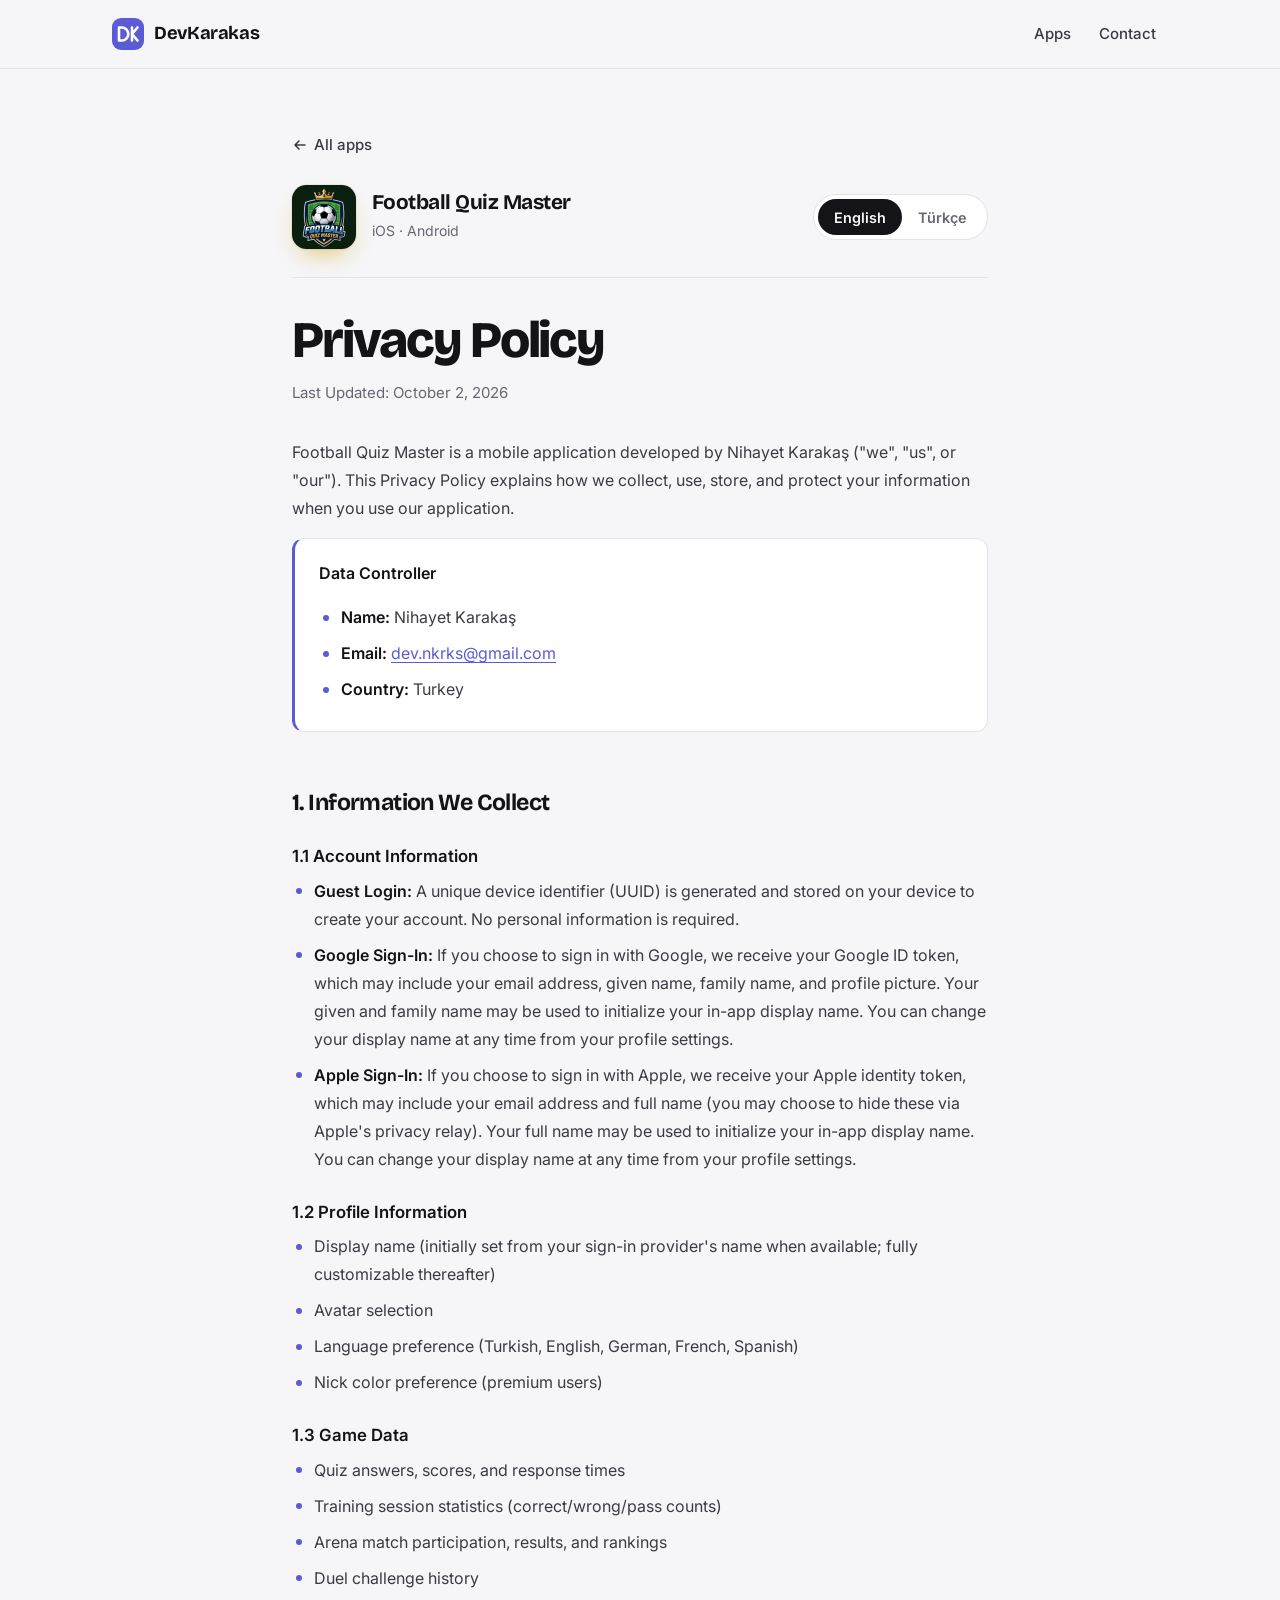
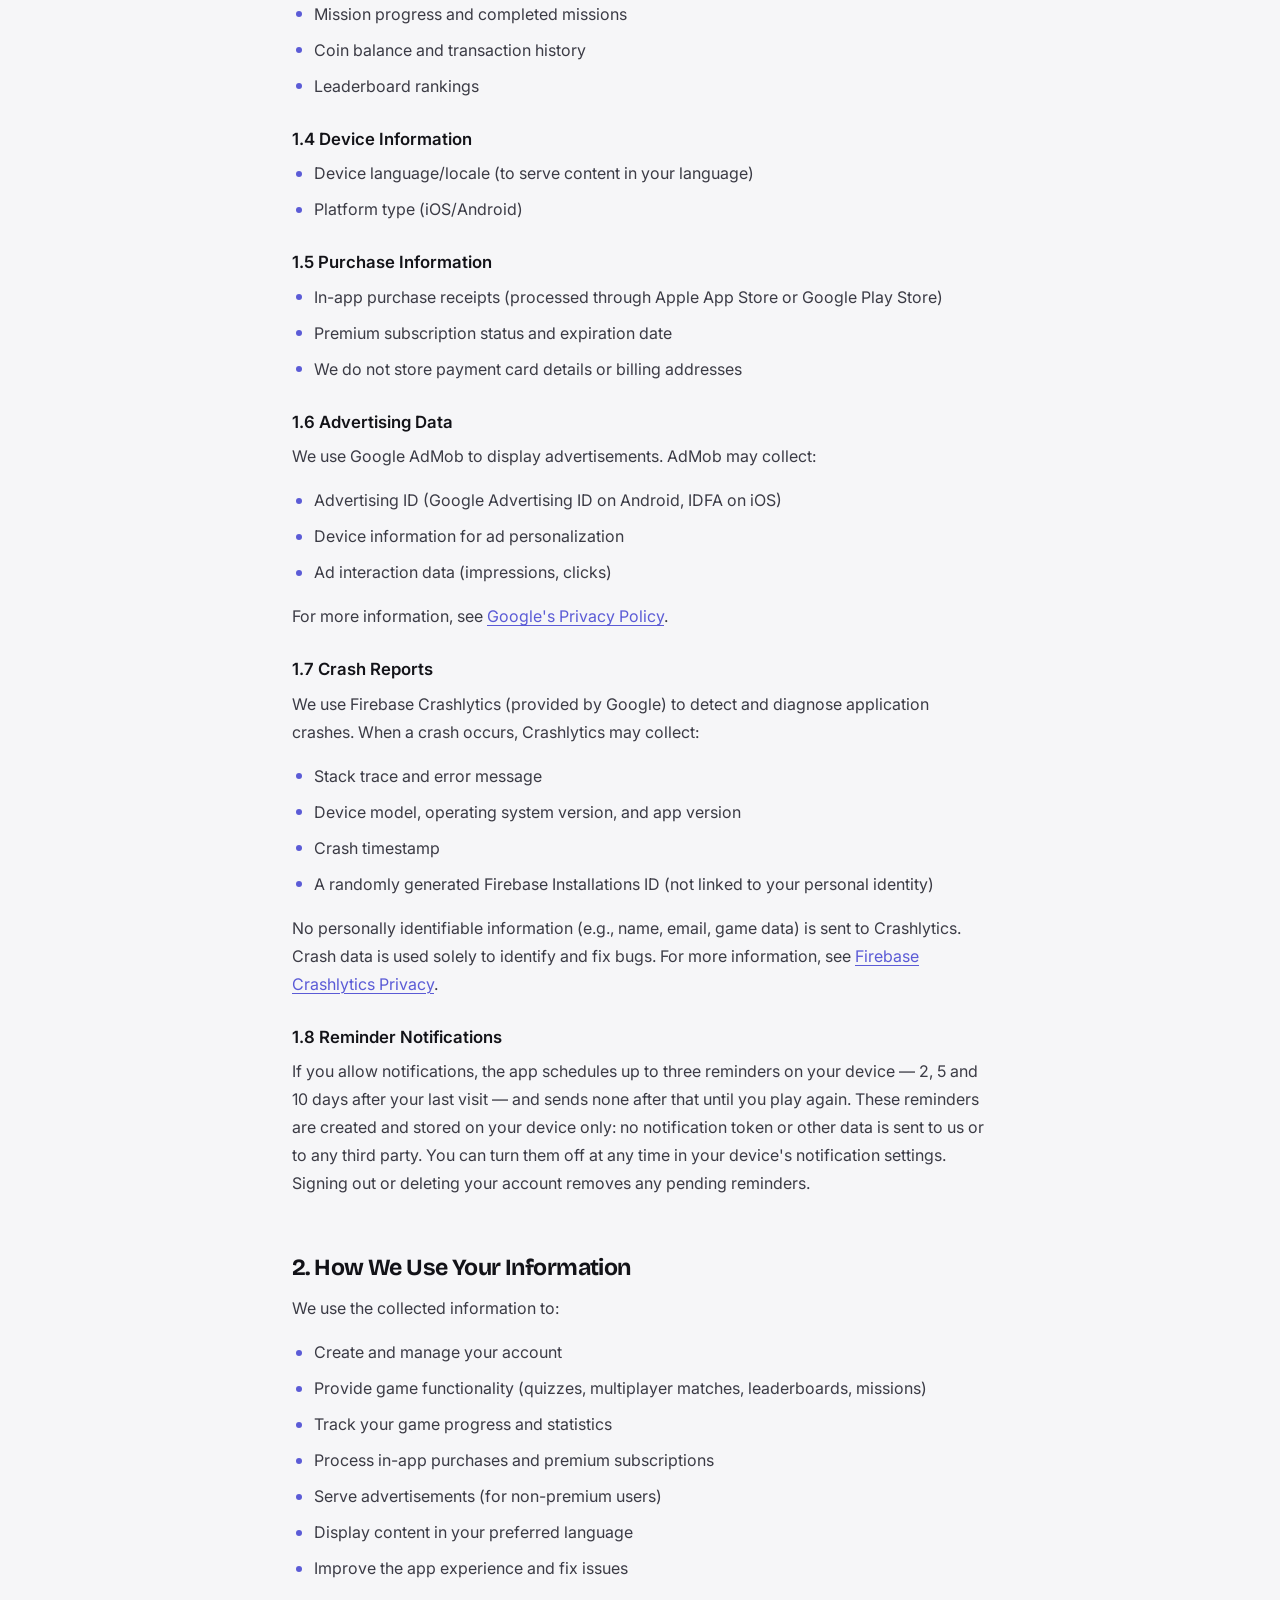
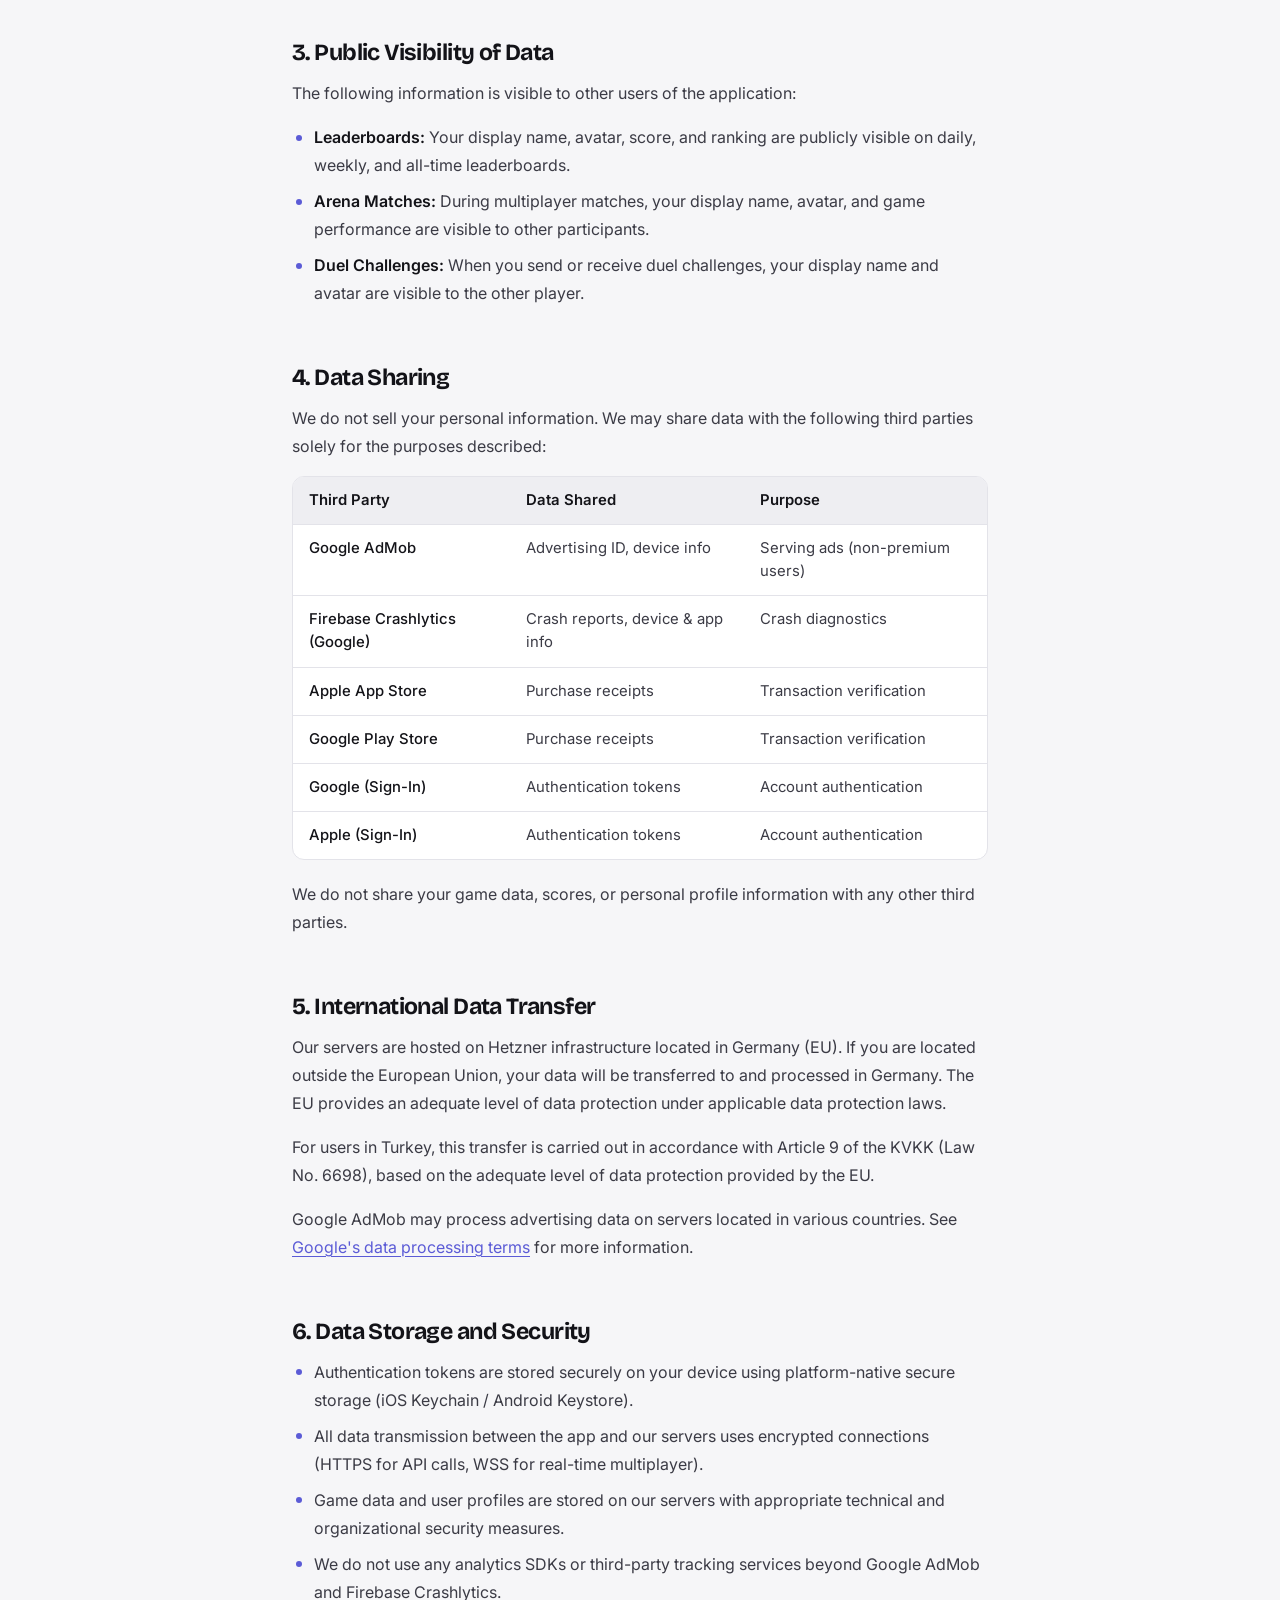
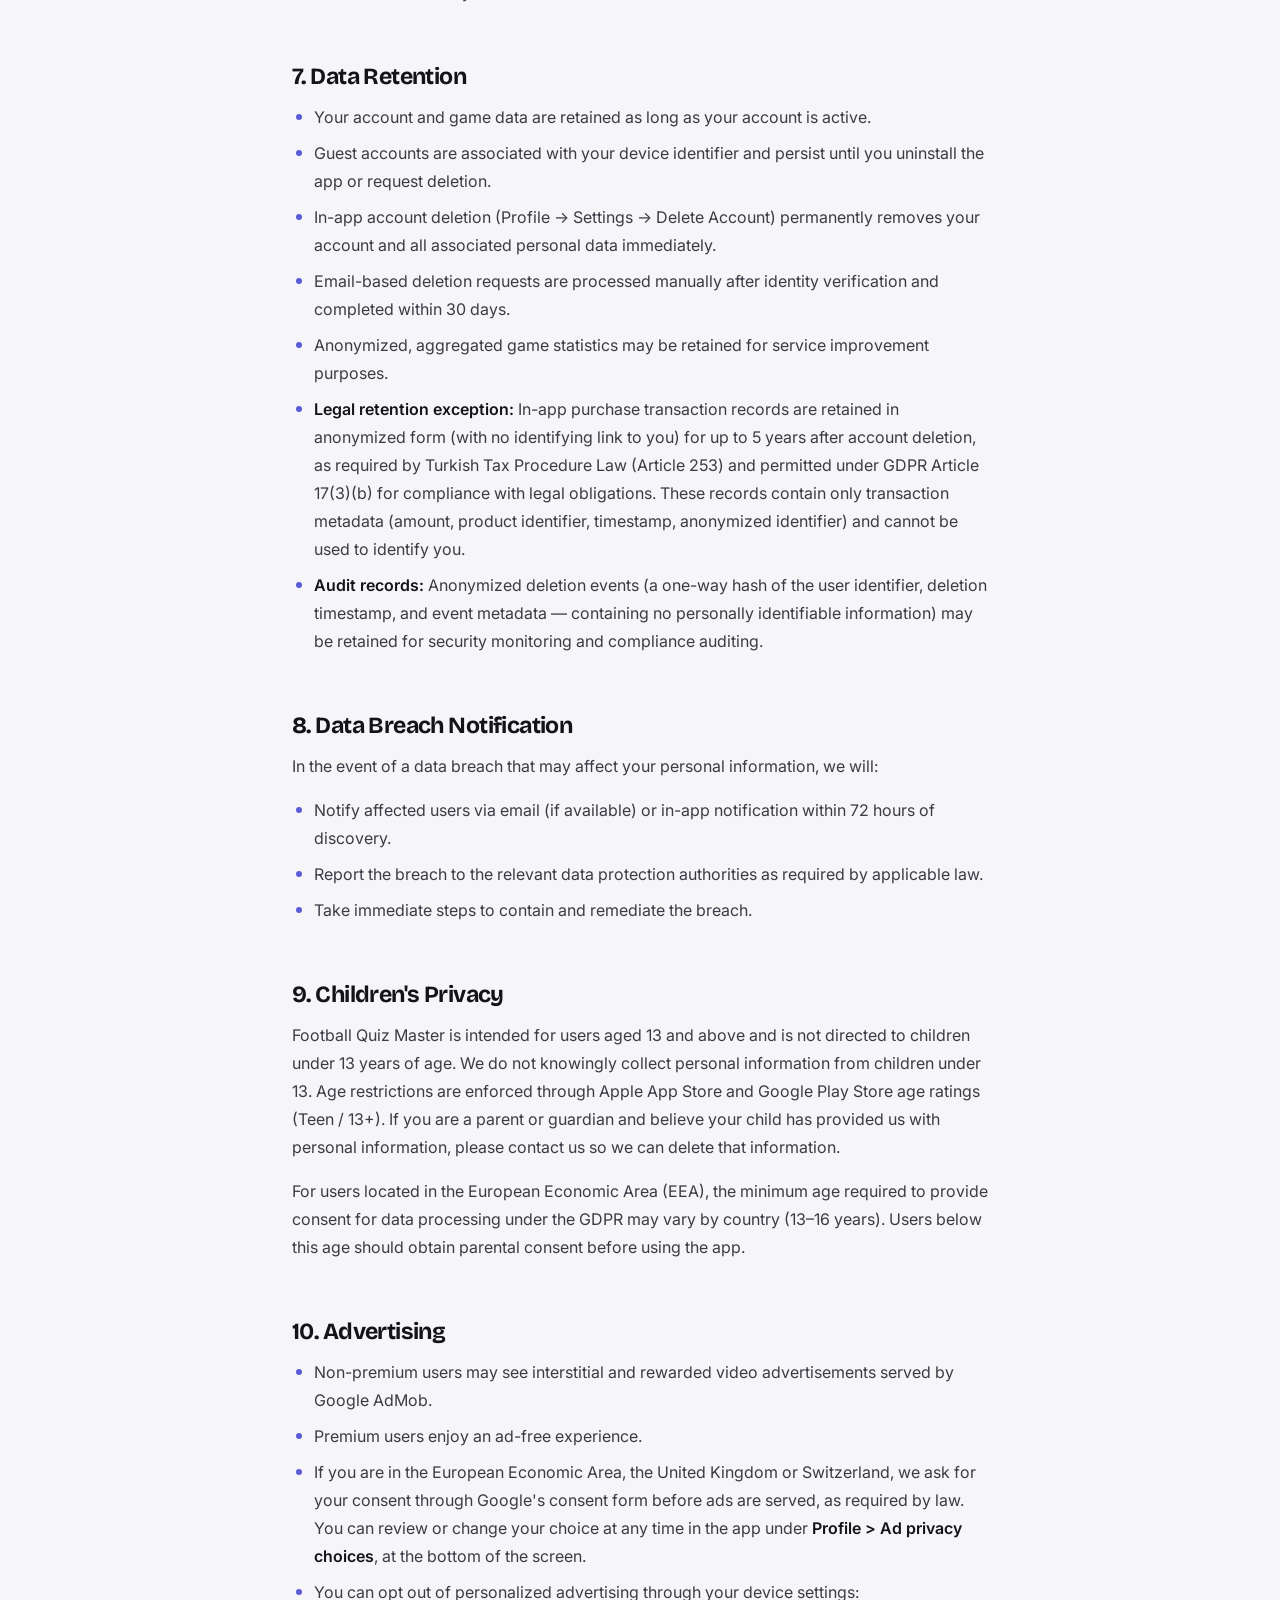
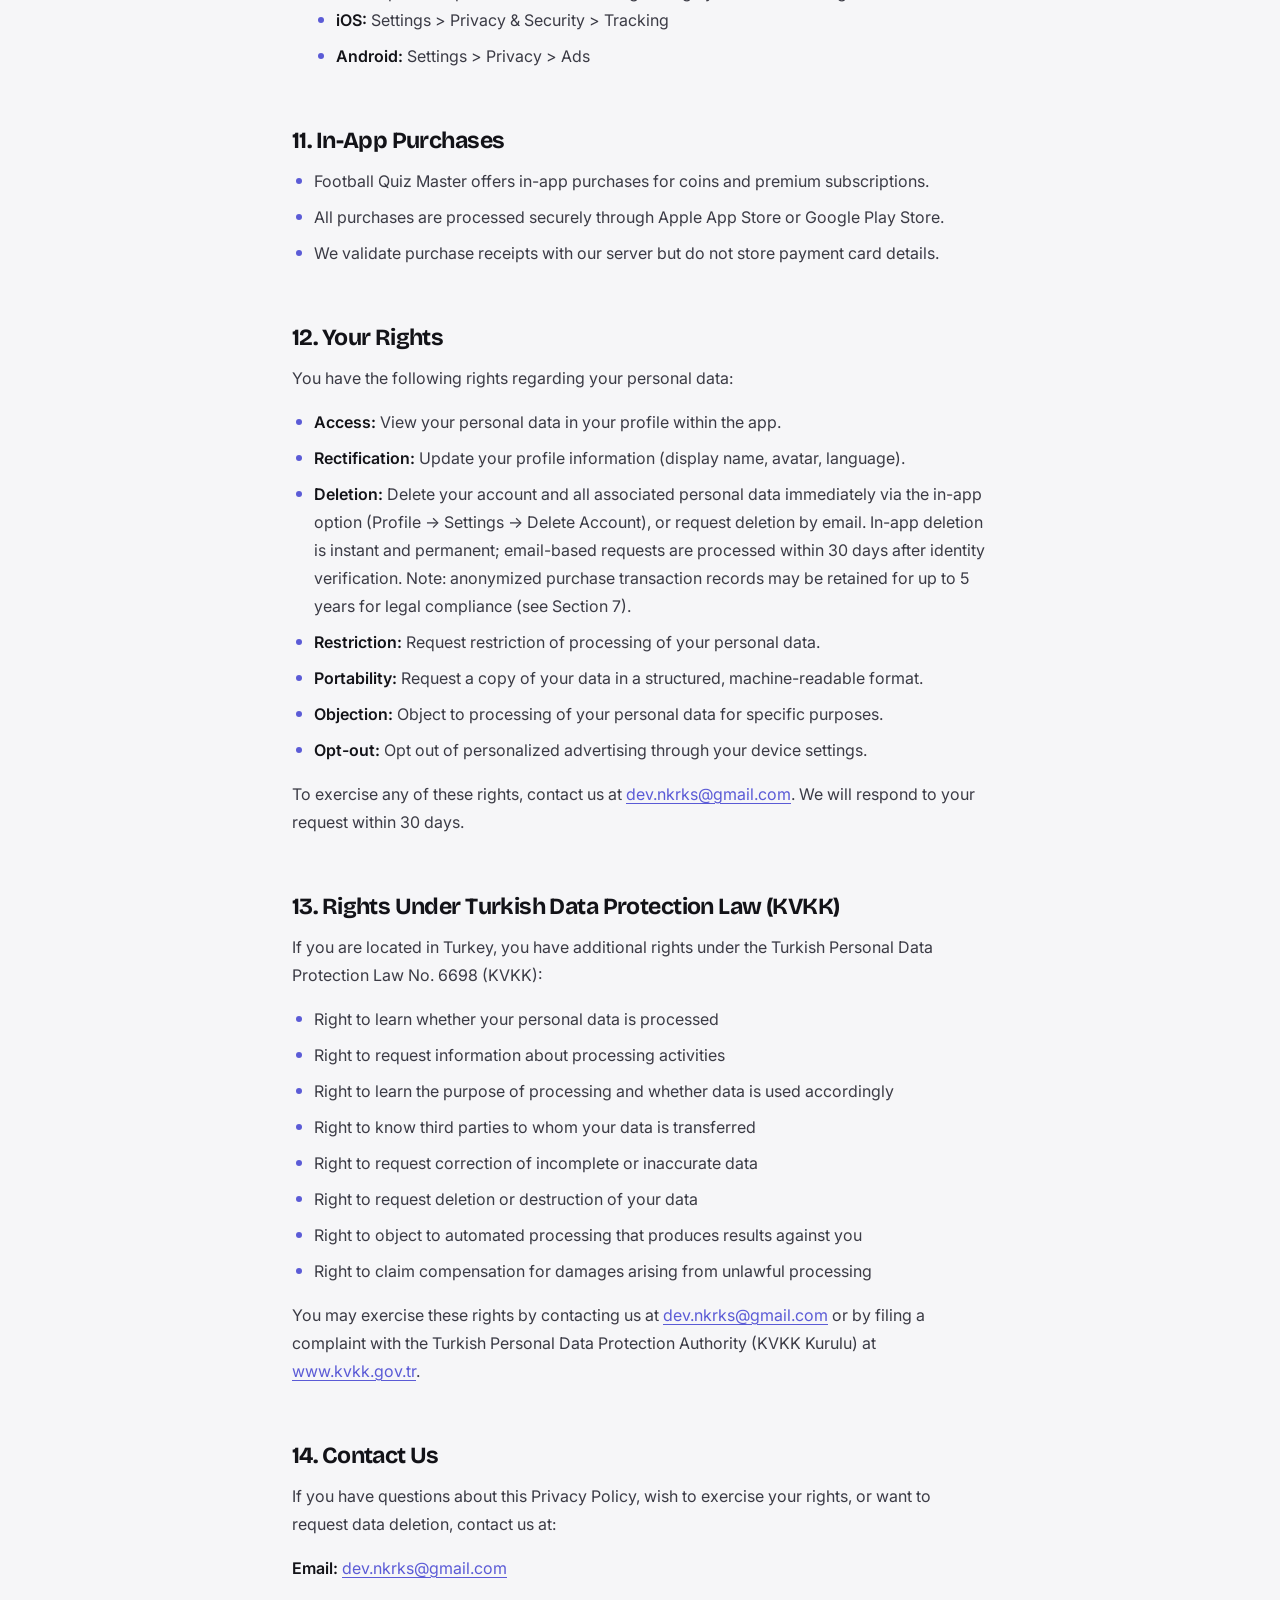
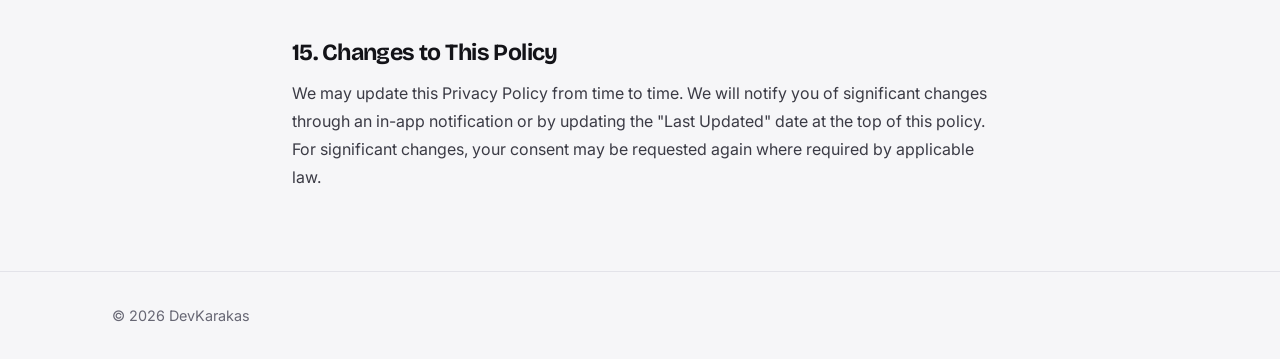
==== commit f06e498e: "docs: update Football Quiz Master privacy policy to October 2, 2026 version Co-Authored-By: Claude O" ====
--- a/apps/football-quiz-master/privacy.html
+++ b/apps/football-quiz-master/privacy.html
@@ -55,7 +55,7 @@
       <!-- ============================== ENGLISH ============================== -->
       <article class="prose" data-lang="en" lang="en">
         <h1>Privacy Policy</h1>
-        <p class="policy-date">Last updated: August 19, 2026</p>
+        <p class="policy-date">Last Updated: October 2, 2026</p>
 
         <p>Football Quiz Master is a mobile application developed by Nihayet Karakaş ("we", "us", or "our"). This Privacy Policy explains how we collect, use, store, and protect your information when you use our application.</p>
 
@@ -127,6 +127,9 @@
           <li>A randomly generated Firebase Installations ID (not linked to your personal identity)</li>
         </ul>
         <p>No personally identifiable information (e.g., name, email, game data) is sent to Crashlytics. Crash data is used solely to identify and fix bugs. For more information, see <a href="https://firebase.google.com/support/privacy" target="_blank" rel="noopener">Firebase Crashlytics Privacy</a>.</p>
+
+        <h3>1.8 Reminder Notifications</h3>
+        <p>If you allow notifications, the app schedules up to three reminders on your device — 2, 5 and 10 days after your last visit — and sends none after that until you play again. These reminders are created and stored on your device only: no notification token or other data is sent to us or to any third party. You can turn them off at any time in your device's notification settings. Signing out or deleting your account removes any pending reminders.</p>
 
         <h2 id="en-use">2. How We Use Your Information</h2>
         <p>We use the collected information to:</p>
@@ -207,6 +210,7 @@
         <ul>
           <li>Non-premium users may see interstitial and rewarded video advertisements served by Google AdMob.</li>
           <li>Premium users enjoy an ad-free experience.</li>
+          <li>If you are in the European Economic Area, the United Kingdom or Switzerland, we ask for your consent through Google's consent form before ads are served, as required by law. You can review or change your choice at any time in the app under <strong>Profile &gt; Ad privacy choices</strong>, at the bottom of the screen.</li>
           <li>You can opt out of personalized advertising through your device settings:
             <ul>
               <li><strong>iOS:</strong> Settings &gt; Privacy &amp; Security &gt; Tracking</li>
@@ -260,9 +264,9 @@
       <!-- ============================== TÜRKÇE ============================== -->
       <article class="prose" data-lang="tr" lang="tr" hidden>
         <h1>Gizlilik Politikası</h1>
-        <p class="policy-date">Son Güncelleme: 19 Ağustos 2026</p>
-
-        <p>Football Quiz Master, Nihayet Karakaş ("biz") tarafından geliştirilen bir mobil uygulamadır. Bu politika; bilgilerinizi nasıl topladığımızı, kullandığımızı, sakladığımızı ve koruduğumuzu açıklar.</p>
+        <p class="policy-date">Son Güncelleme: 2 Ekim 2026</p>
+
+        <p>Football Quiz Master, Nihayet Karakaş ("biz") tarafından geliştirilen bir mobil uygulamadır. Bu Gizlilik Politikası, uygulamayı kullandığınızda bilgilerinizi nasıl topladığımızı, kullandığımızı, sakladığımızı ve koruduğumuzu açıklar.</p>
 
         <div class="callout">
           <p class="callout__title">Veri Sorumlusu</p>
@@ -277,14 +281,14 @@
 
         <h3>1.1 Hesap Bilgileri</h3>
         <ul>
-          <li><strong>Misafir Giriş:</strong> Hesabınızı oluşturmak için cihazınızda benzersiz bir cihaz kimlik numarası (UUID) oluşturulur ve saklanır. Kişisel bilgi gerekmez.</li>
-          <li><strong>Google ile Giriş:</strong> Google ile giriş yapmayı seçerseniz, e-posta adresinizi, ad ve soyadınızı ve profil resminizi içerebilen Google kimlik tokenınızı alırız. Ad ve soyadınız, uygulamadaki görüntülenen adınızı oluşturmak için kullanılabilir. Görüntülenen adınızı profil ayarlarınızdan istediğiniz zaman değiştirebilirsiniz.</li>
-          <li><strong>Apple ile Giriş:</strong> Apple ile giriş yapmayı seçerseniz, e-posta adresinizi ve tam adınızı içerebilen Apple kimlik tokenınızı alırız (Apple'ın gizlilik aktarımı aracılığıyla bunları gizlemeyi seçebilirsiniz). Tam adınız, uygulamadaki görüntülenen adınızı oluşturmak için kullanılabilir. Görüntülenen adınızı profil ayarlarınızdan istediğiniz zaman değiştirebilirsiniz.</li>
+          <li><strong>Misafir Girişi:</strong> Hesabınızı oluşturmak için cihazınızda benzersiz bir cihaz kimlik numarası (UUID) oluşturulur ve saklanır. Kişisel bilgi gerekmez.</li>
+          <li><strong>Google ile Giriş:</strong> Google ile giriş yapmayı seçerseniz, e-posta adresinizi, ad ve soyadınızı ve profil resminizi içerebilen Google kimlik tokeninizi alırız. Ad ve soyadınız, uygulamadaki görüntülenen adınızı oluşturmak için kullanılabilir. Görüntülenen adınızı profil ayarlarınızdan istediğiniz zaman değiştirebilirsiniz.</li>
+          <li><strong>Apple ile Giriş:</strong> Apple ile giriş yapmayı seçerseniz, e-posta adresinizi ve tam adınızı içerebilen Apple kimlik tokeninizi alırız (Apple'ın gizli e-posta aktarımı aracılığıyla bunları gizlemeyi seçebilirsiniz). Tam adınız, uygulamadaki görüntülenen adınızı oluşturmak için kullanılabilir. Görüntülenen adınızı profil ayarlarınızdan istediğiniz zaman değiştirebilirsiniz.</li>
         </ul>
 
         <h3>1.2 Profil Bilgileri</h3>
         <ul>
-          <li>Görüntülenen ad (varsa giriş sağlayıcınızın adından ilk olarak ayarlanır; sonrasında tamamen özelleştirilebilir)</li>
+          <li>Görüntülenen ad (varsa giriş sağlayıcınızdaki adınızdan ilk olarak ayarlanır; sonrasında tamamen özelleştirilebilir)</li>
           <li>Avatar seçimi</li>
           <li>Dil tercihi (Türkçe, İngilizce, Almanca, Fransızca, İspanyolca)</li>
           <li>Nick rengi tercihi (premium kullanıcılar)</li>
@@ -294,7 +298,7 @@
         <ul>
           <li>Quiz cevapları, puanlar ve yanıt süreleri</li>
           <li>Antrenman istatistikleri (doğru/yanlış/pas sayıları)</li>
-          <li>Arena maç katılımı, sonuçları ve sıralamaları</li>
+          <li>Arena maçlarına katılım, sonuçlar ve sıralamalar</li>
           <li>Düello geçmişi</li>
           <li>Görev ilerlemesi ve tamamlanan görevler</li>
           <li>Coin bakiyesi ve işlem geçmişi</li>
@@ -332,6 +336,9 @@
           <li>Rastgele oluşturulmuş bir Firebase Installations kimliği (kişisel kimliğinizle ilişkili değildir)</li>
         </ul>
         <p>Crashlytics'e kişisel olarak tanımlanabilir bilgi (örneğin ad, e-posta, oyun verisi) gönderilmez. Çökme verileri yalnızca hataları tespit etmek ve düzeltmek için kullanılır. Daha fazla bilgi için <a href="https://firebase.google.com/support/privacy" target="_blank" rel="noopener">Firebase Crashlytics Gizlilik Politikası</a>'na bakın.</p>
+
+        <h3>1.8 Hatırlatma Bildirimleri</h3>
+        <p>Bildirimlere izin verirseniz uygulama, son ziyaretinizden 2, 5 ve 10 gün sonra olmak üzere cihazınızda en fazla üç hatırlatma planlar; tekrar oynayana kadar bundan sonra hatırlatma göndermez. Bu hatırlatmalar yalnızca cihazınızda oluşturulur ve saklanır: bize veya herhangi bir üçüncü tarafa bildirim kimliği (token) ya da başka bir veri gönderilmez. Hatırlatmaları istediğiniz zaman cihazınızın bildirim ayarlarından kapatabilirsiniz. Oturumu kapatmak veya hesabınızı silmek bekleyen hatırlatmaları kaldırır.</p>
 
         <h2 id="tr-use">2. Bilgilerinizi Nasıl Kullanıyoruz</h2>
         <p>Toplanan bilgileri şu amaçlarla kullanıyoruz:</p>
@@ -346,11 +353,11 @@
         </ul>
 
         <h2 id="tr-visibility">3. Verilerin Kamuya Açıklığı</h2>
-        <p>Aşağıdaki bilgiler uygulamanın diğer kullanıcılarına görünürdür:</p>
+        <p>Aşağıdaki bilgiler uygulamanın diğer kullanıcılarına görünür:</p>
         <ul>
           <li><strong>Sıralamalar:</strong> Görüntülenen adınız, avatarınız, puanınız ve sıralamanız günlük, haftalık ve tüm zamanlar sıralamalarında herkese açıktır.</li>
-          <li><strong>Arena Maçları:</strong> Çok oyunculu maçlarda görüntülenen adınız, avatarınız ve oyun performansınız diğer katılımcılara görünürdür.</li>
-          <li><strong>Düello Davetleri:</strong> Düello daveti gönderdiğinizde veya aldığınızda, görüntülenen adınız ve avatarınız diğer oyuncuya görünürdür.</li>
+          <li><strong>Arena Maçları:</strong> Çok oyunculu maçlarda görüntülenen adınız, avatarınız ve oyun performansınız diğer katılımcılara görünür.</li>
+          <li><strong>Düello Davetleri:</strong> Düello daveti gönderdiğinizde veya aldığınızda, görüntülenen adınız ve avatarınız diğer oyuncuya görünür.</li>
         </ul>
 
         <h2 id="tr-sharing">4. Veri Paylaşımı</h2>
@@ -379,8 +386,8 @@
 
         <h2 id="tr-security">6. Veri Depolama ve Güvenlik</h2>
         <ul>
-          <li>Kimlik doğrulama tokenları, platform yerel güvenli depolama alanında (iOS Keychain / Android Keystore) güvenli bir şekilde saklanır.</li>
-          <li>Uygulama ile sunucularımız arasındaki tüm veri iletimi şifrelenmiş bağlantıları kullanır (API çağrıları için HTTPS, gerçek zamanlı çok oyunculu için WSS).</li>
+          <li>Kimlik doğrulama tokenları, platformun yerel güvenli depolama alanında (iOS Keychain / Android Keystore) güvenli bir şekilde saklanır.</li>
+          <li>Uygulama ile sunucularımız arasındaki tüm veri iletimi şifrelenmiş bağlantıları kullanır (API çağrıları için HTTPS, gerçek zamanlı çok oyunculu oyun için WSS).</li>
           <li>Oyun verileri ve kullanıcı profilleri uygun teknik ve organizasyonel güvenlik önlemleriyle sunucularımızda saklanır.</li>
           <li>Google AdMob ve Firebase Crashlytics dışında herhangi bir analitik SDK'sı veya üçüncü taraf izleme hizmeti kullanmıyoruz.</li>
         </ul>
@@ -412,6 +419,7 @@
         <ul>
           <li>Premium olmayan kullanıcılar, Google AdMob tarafından sunulan geçiş reklamları ve ödüllü video reklamları görebilir.</li>
           <li>Premium kullanıcılar reklamsız bir deneyimin tadını çıkarır.</li>
+          <li>Avrupa Ekonomik Alanı, Birleşik Krallık veya İsviçre'deyseniz, yasaların gerektirdiği şekilde reklam gösterilmeden önce Google'ın rıza formu aracılığıyla onayınızı istiyoruz. Tercihinizi istediğiniz zaman uygulamada <strong>Profil</strong> ekranının en altındaki <strong>Reklam gizlilik tercihleri</strong> bağlantısından görebilir ve değiştirebilirsiniz.</li>
           <li>Cihaz ayarlarınızdan kişiselleştirilmiş reklamcılıktan vazgeçebilirsiniz:
             <ul>
               <li><strong>iOS:</strong> Ayarlar &gt; Gizlilik ve Güvenlik &gt; İzleme</li>
